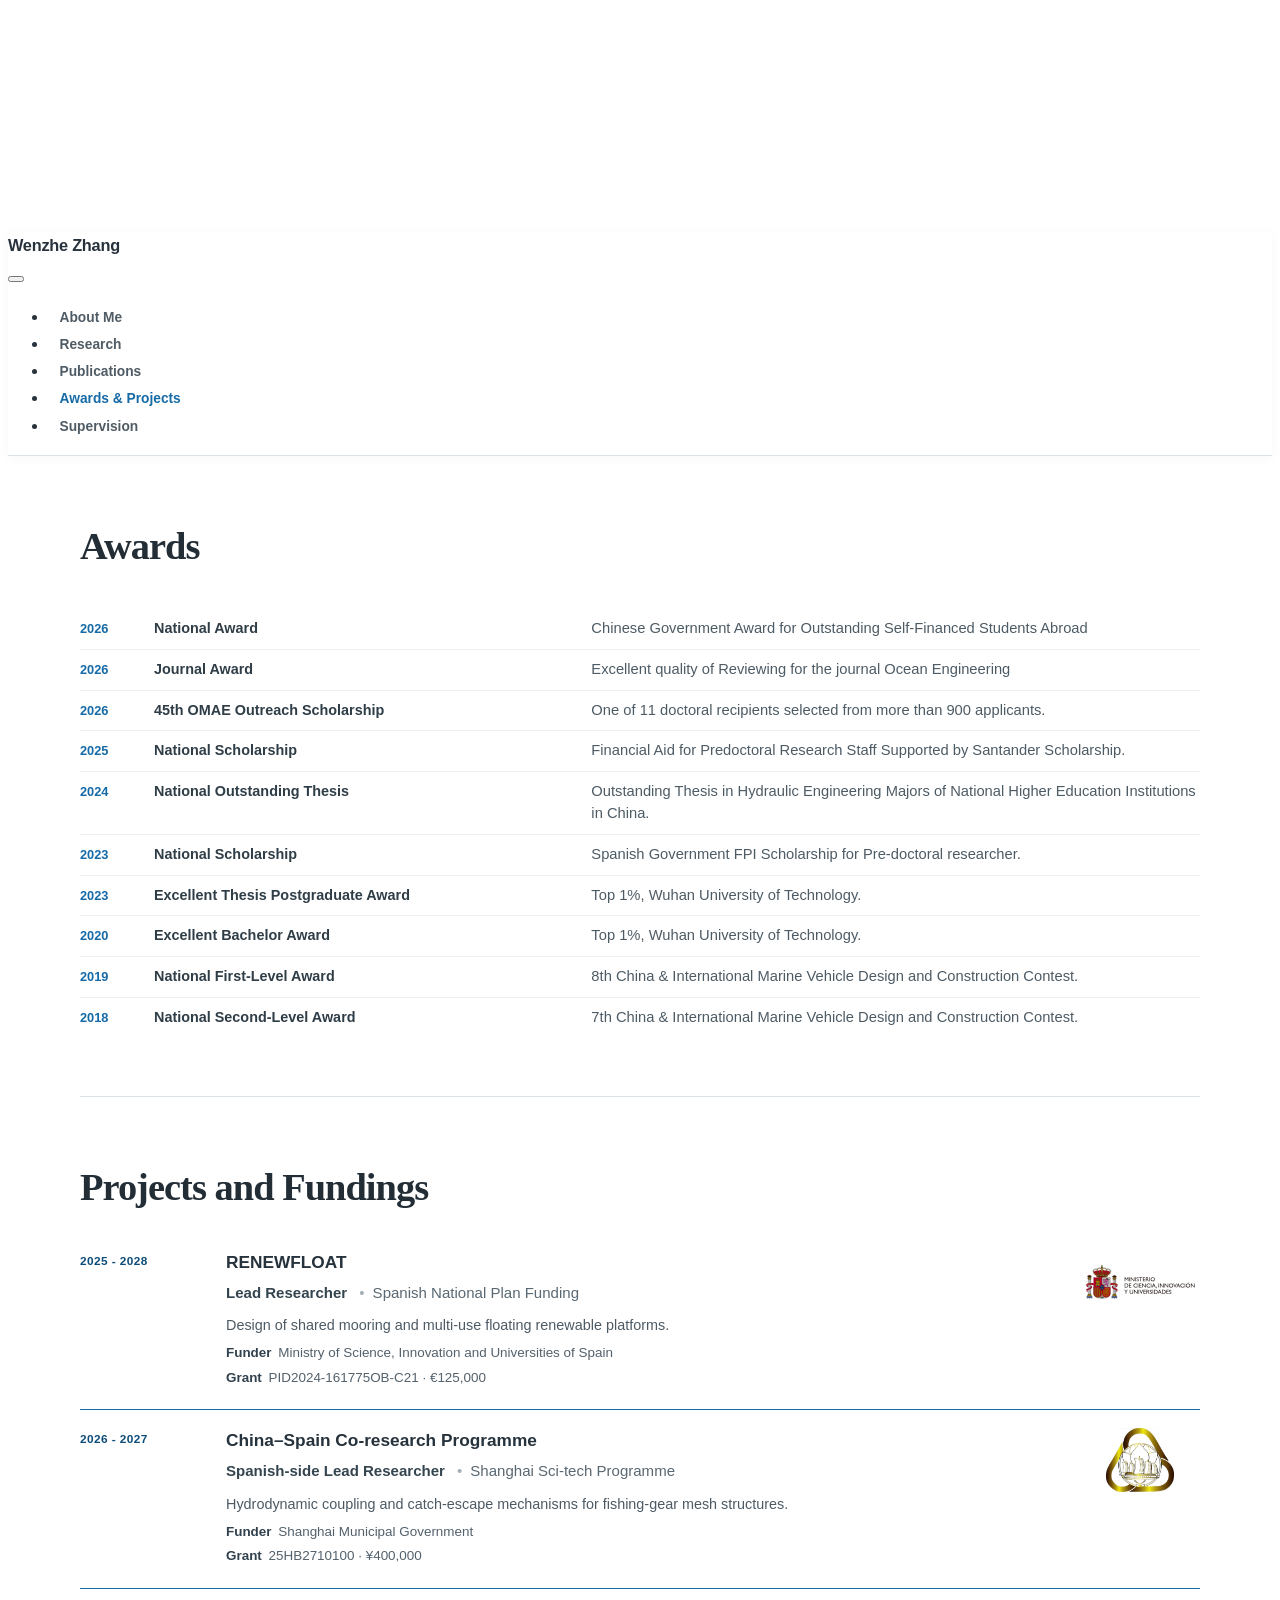
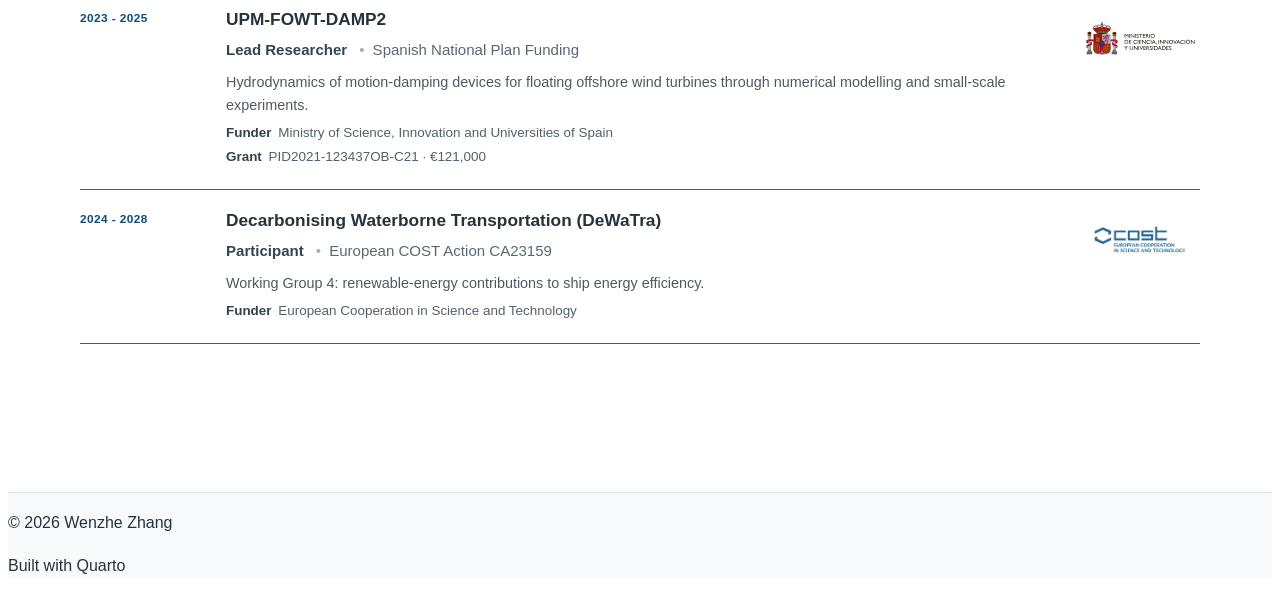
==== awards-projects.html @ cbc9ac5c "Built site for gh-pages" ====
<!DOCTYPE html>
<html xmlns="http://www.w3.org/1999/xhtml" lang="en" xml:lang="en"><head>

<meta charset="utf-8">
<meta name="generator" content="quarto-1.10.18">

<meta name="viewport" content="width=device-width, initial-scale=1.0, user-scalable=yes">

<meta name="description" content="Research projects, funding, awards, and academic recognition.">

<title>Awards &amp; Projects | Wenzhe Zhang – Wenzhe Zhang</title>
<style>
/* Default styles provided by pandoc.
** See https://pandoc.org/MANUAL.html#variables-for-html for config info.
*/
span.smallcaps{font-variant: small-caps;}
div.columns{display: flex; gap: 1.5em;}
div.column{flex: auto;}
@media screen {
div.columns{gap: min(4vw, 1.5em);}
div.column{overflow-x: auto;}
}
div.hanging-indent{margin-left: 1.5em; text-indent: -1.5em;}
ul.task-list{list-style: none;}
ul.task-list li input[type="checkbox"] {
  width: 0.8em;
  margin: 0 0.8em 0.2em -1em; /* quarto-specific, see https://github.com/quarto-dev/quarto-cli/issues/4556 */ 
  vertical-align: middle;
}
</style>


<script src="site_libs/quarto-nav/quarto-nav.js"></script>
<script src="site_libs/clipboard/clipboard.min.js"></script>
<script src="site_libs/quarto-html/quarto.js" type="module"></script>
<script src="site_libs/quarto-html/tabsets/tabsets.js" type="module"></script>
<script src="site_libs/quarto-html/popper.min.js"></script>
<script src="site_libs/quarto-html/tippy.umd.min.js"></script>
<link href="site_libs/quarto-html/tippy.css" rel="stylesheet">
<link href="site_libs/quarto-html/quarto-syntax-highlighting-64a204ab8560d761af7679ceaba22944.css" rel="stylesheet" id="quarto-text-highlighting-styles">
<script src="site_libs/bootstrap/bootstrap.min.js"></script>
<link href="site_libs/bootstrap/bootstrap-icons.css" rel="stylesheet">
<link href="site_libs/bootstrap/bootstrap-55617497126496852ff9f5a59253c640.min.css" rel="stylesheet" append-hash="true" id="quarto-bootstrap" data-mode="light">
<script id="quarto-search-options" type="application/json">{
  "language": {
    "search-no-results-text": "No results",
    "search-matching-documents-text": "matching documents",
    "search-copy-link-title": "Copy link to search",
    "search-hide-matches-text": "Hide additional matches",
    "search-more-match-text": "more match in this document",
    "search-more-matches-text": "more matches in this document",
    "search-clear-button-title": "Clear",
    "search-text-placeholder": "",
    "search-detached-cancel-button-title": "Cancel",
    "search-submit-button-title": "Submit",
    "search-label": "Search"
  }
}</script>
<style>html{ scroll-behavior: smooth; }</style>


<link rel="stylesheet" href="styles.css">
</head>

<body class="nav-fixed quarto-light">

<div id="quarto-search-results"></div>
  <header id="quarto-header" class="headroom fixed-top">
    <nav class="navbar navbar-expand-lg " data-bs-theme="dark">
      <div class="navbar-container container-fluid">
      <div class="navbar-brand-container mx-auto">
    <a class="navbar-brand" href="./index.html">
    <span class="navbar-title">Wenzhe Zhang</span>
    </a>
  </div>
          <button class="navbar-toggler" type="button" data-bs-toggle="collapse" data-bs-target="#navbarCollapse" aria-controls="navbarCollapse" role="menu" aria-expanded="false" aria-label="Toggle navigation" onclick="if (window.quartoToggleHeadroom) { window.quartoToggleHeadroom(); }">
  <span class="navbar-toggler-icon"></span>
</button>
          <div class="collapse navbar-collapse" id="navbarCollapse">
            <ul class="navbar-nav navbar-nav-scroll me-auto">
  <li class="nav-item">
    <a class="nav-link" href="./index.html"> 
<span class="menu-text">About Me</span></a>
  </li>  
  <li class="nav-item">
    <a class="nav-link" href="./research.html"> 
<span class="menu-text">Research</span></a>
  </li>  
  <li class="nav-item">
    <a class="nav-link" href="./publications.html"> 
<span class="menu-text">Publications</span></a>
  </li>  
  <li class="nav-item">
    <a class="nav-link active" href="./awards-projects.html" aria-current="page"> 
<span class="menu-text">Awards &amp; Projects</span></a>
  </li>  
  <li class="nav-item">
    <a class="nav-link" href="./supervision.html"> 
<span class="menu-text">Supervision</span></a>
  </li>  
</ul>
          </div> <!-- /navcollapse -->
            <div class="quarto-navbar-tools">
</div>
      </div> <!-- /container-fluid -->
    </nav>
</header>
<!-- content -->
<div id="quarto-content" class="quarto-container page-columns page-rows-contents page-layout-full page-navbar">
<!-- sidebar -->
<!-- margin-sidebar -->
    
<!-- main -->
<main class="content column-page" id="quarto-document-content"><header id="title-block-header" class="quarto-title-block"></header>




<main class="inner-page awards-projects-page">
  <section class="inner-section awards-section" id="awards">
    <div class="section-heading">
      <div>
        <h2>Awards</h2>
      </div>
    </div>

    <ul class="dated-list award-list">
      <li>
        <time datetime="2026">2026</time>
        <strong>National Award</strong>
        <p>Chinese Government Award for Outstanding Self-Financed Students Abroad</p>
      </li>
      <li>
        <time datetime="2026">2026</time>
        <strong>Journal Award</strong>
        <p>Excellent quality of Reviewing for the journal Ocean Engineering</p>
      </li>
      <li>
        <time datetime="2026">2026</time>
        <strong>45th OMAE Outreach Scholarship</strong>
        <p>One of 11 doctoral recipients selected from more than 900 applicants.</p>
      </li>
      <li>
        <time datetime="2025">2025</time>
        <strong>National Scholarship</strong>
        <p>Financial Aid for Predoctoral Research Staff Supported by Santander Scholarship.</p>
      </li>
      <li>
        <time datetime="2024">2024</time>
        <strong>National Outstanding Thesis</strong>
        <p>Outstanding Thesis in Hydraulic Engineering Majors of National Higher Education Institutions in China.</p>
      </li>
      <li>
        <time datetime="2023">2023</time>
        <strong>National Scholarship</strong>
        <p>Spanish Government FPI Scholarship for Pre-doctoral researcher.</p>
      </li>
      <li>
        <time datetime="2023">2023</time>
        <strong>Excellent Thesis Postgraduate Award</strong>
        <p>Top 1%, Wuhan University of Technology.</p>
      </li>
      <li>
        <time datetime="2020">2020</time>
        <strong>Excellent Bachelor Award</strong>
        <p>Top 1%, Wuhan University of Technology.</p>
      </li>
      <li>
        <time datetime="2019">2019</time>
        <strong>National First-Level Award</strong>
        <p>8th China &amp; International Marine Vehicle Design and Construction Contest.</p>
      </li>
      <li>
        <time datetime="2018">2018</time>
        <strong>National Second-Level Award</strong>
        <p>7th China &amp; International Marine Vehicle Design and Construction Contest.</p>
      </li>
    </ul>
  </section>

  <section class="inner-section projects-section" id="projects">
    <div class="section-heading">
      <div>
        <h2>Projects and Fundings</h2>
      </div>
    </div>

    <div class="record-list project-record-list">
      <article class="academic-record project-record">
        <div class="record-date">2025 - 2028</div>
        <div class="record-body">
          <h3>RENEWFLOAT</h3>
          <p class="record-place">Lead Researcher <span>Spanish National Plan Funding</span></p>
          <p class="record-detail">Design of shared mooring and multi-use floating renewable platforms.</p>
          <p class="project-funding"><span class="record-label">Funder</span>Ministry of Science, Innovation and Universities of Spain</p>
          <p class="project-funding"><span class="record-label">Grant</span>PID2024-161775OB-C21 · €125,000</p>
        </div>
        <img class="org-logo org-logo--funder" src="images/logos/MCIU.svg" alt="Ministry of Science, Innovation and Universities of Spain logo">
      </article>

      <article class="academic-record project-record">
        <div class="record-date">2026 - 2027</div>
        <div class="record-body">
          <h3>China–Spain Co-research Programme</h3>
          <p class="record-place">Spanish-side Lead Researcher <span>Shanghai Sci-tech Programme</span></p>
          <p class="record-detail">Hydrodynamic coupling and catch-escape mechanisms for fishing-gear mesh structures.</p>
          <p class="project-funding"><span class="record-label">Funder</span>Shanghai Municipal Government</p>
          <p class="project-funding"><span class="record-label">Grant</span>25HB2710100 · ¥400,000</p>
        </div>
        <img class="org-logo org-logo--funder" src="images/logos/ShanghaiSCI.svg">
      </article>

      <article class="academic-record project-record">
        <div class="record-date">2023 - 2025</div>
        <div class="record-body">
          <h3>UPM-FOWT-DAMP2</h3>
          <p class="record-place">Lead Researcher <span>Spanish National Plan Funding</span></p>
          <p class="record-detail">Hydrodynamics of motion-damping devices for floating offshore wind turbines through numerical modelling and small-scale experiments.</p>
          <p class="project-funding"><span class="record-label">Funder</span>Ministry of Science, Innovation and Universities of Spain</p>
          <p class="project-funding"><span class="record-label">Grant</span>PID2021-123437OB-C21 · €121,000</p>
        </div>
        <img class="org-logo org-logo--funder" src="images/logos/MCIU.svg">
      </article>

      <article class="academic-record project-record">
        <div class="record-date">2024 - 2028</div>
        <div class="record-body">
          <h3>Decarbonising Waterborne Transportation (DeWaTra)</h3>
          <p class="record-place">Participant <span>European COST Action CA23159</span></p>
          <p class="record-detail">Working Group 4: renewable-energy contributions to ship energy efficiency.</p>
          <p class="project-funding"><span class="record-label">Funder</span>European Cooperation in Science and Technology</p>
        </div>
        <img class="org-logo org-logo--funder" src="images/logos/COST.png">
      </article>
    </div>
  </section>
</main>



</main> <!-- /main -->
<script id="quarto-html-after-body" type="application/javascript">
  window.document.addEventListener("DOMContentLoaded", function (event) {
    const isCodeAnnotation = (el) => {
      for (const clz of el.classList) {
        if (clz.startsWith('code-annotation-')) {                     
          return true;
        }
      }
      return false;
    }
    const onCopySuccess = function(e) {
      // button target
      const button = e.trigger;
      // don't keep focus
      button.blur();
      // flash "checked"
      button.classList.add('code-copy-button-checked');
      var currentTitle = button.getAttribute("title");
      button.setAttribute("title", "Copied!");
      let tooltip;
      if (window.bootstrap) {
        button.setAttribute("data-bs-toggle", "tooltip");
        button.setAttribute("data-bs-placement", "left");
        button.setAttribute("data-bs-title", "Copied!");
        tooltip = new bootstrap.Tooltip(button, 
          { trigger: "manual", 
            customClass: "code-copy-button-tooltip",
            offset: [0, -8]});
        tooltip.show();    
      }
      setTimeout(function() {
        if (tooltip) {
          tooltip.hide();
          button.removeAttribute("data-bs-title");
          button.removeAttribute("data-bs-toggle");
          button.removeAttribute("data-bs-placement");
        }
        button.setAttribute("title", currentTitle);
        button.classList.remove('code-copy-button-checked');
      }, 1000);
      // clear code selection
      e.clearSelection();
    }
    const getTextToCopy = function(trigger) {
      const outerScaffold = trigger.parentElement.cloneNode(true);
      const codeEl = outerScaffold.querySelector('code');
      for (const childEl of codeEl.children) {
        if (isCodeAnnotation(childEl)) {
          childEl.remove();
        }
      }
      return codeEl.innerText;
    }
    const clipboard = new window.ClipboardJS('.code-copy-button:not([data-in-quarto-modal])', {
      text: getTextToCopy
    });
    clipboard.on('success', onCopySuccess);
    if (window.document.getElementById('quarto-embedded-source-code-modal')) {
      const clipboardModal = new window.ClipboardJS('.code-copy-button[data-in-quarto-modal]', {
        text: getTextToCopy,
        container: window.document.getElementById('quarto-embedded-source-code-modal')
      });
      clipboardModal.on('success', onCopySuccess);
    }
      var localhostRegex = new RegExp(/^(?:http|https):\/\/localhost\:?[0-9]*\//);
      var mailtoRegex = new RegExp(/^mailto:/);
        var filterRegex = new RegExp("https:\/\/wenzhezhang1999\.github\.io\/wenzhe\.zhang");
      var isInternal = (href) => {
          return filterRegex.test(href) || localhostRegex.test(href) || mailtoRegex.test(href);
      }
      // Inspect non-navigation links and adorn them if external
     var links = window.document.querySelectorAll('a[href]:not(.nav-link):not(.navbar-brand):not(.toc-action):not(.sidebar-link):not(.sidebar-item-toggle):not(.pagination-link):not(.no-external):not([aria-hidden]):not(.dropdown-item):not(.quarto-navigation-tool):not(.about-link)');
      for (var i=0; i<links.length; i++) {
        const link = links[i];
        if (!isInternal(link.href)) {
          // undo the damage that might have been done by quarto-nav.js in the case of
          // links that we want to consider external
          if (link.dataset.originalHref !== undefined) {
            link.href = link.dataset.originalHref;
          }
        }
      }
    function tippyHover(el, contentFn, onTriggerFn, onUntriggerFn) {
      const config = {
        allowHTML: true,
        maxWidth: 500,
        delay: 100,
        arrow: false,
        appendTo: function(el) {
            return el.parentElement;
        },
        interactive: true,
        interactiveBorder: 10,
        theme: 'quarto',
        placement: 'bottom-start',
      };
      if (contentFn) {
        config.content = contentFn;
      }
      if (onTriggerFn) {
        config.onTrigger = onTriggerFn;
      }
      if (onUntriggerFn) {
        config.onUntrigger = onUntriggerFn;
      }
      window.tippy(el, config); 
    }
    const noterefs = window.document.querySelectorAll('a[role="doc-noteref"]');
    for (var i=0; i<noterefs.length; i++) {
      const ref = noterefs[i];
      tippyHover(ref, function() {
        // use id or data attribute instead here
        let href = ref.getAttribute('data-footnote-href') || ref.getAttribute('href');
        try { href = new URL(href).hash; } catch {}
        const id = href.replace(/^#\/?/, "");
        const note = window.document.getElementById(id);
        if (note) {
          return note.innerHTML;
        } else {
          return "";
        }
      });
    }
    const xrefs = window.document.querySelectorAll('a.quarto-xref');
    const processXRef = (id, note) => {
      // Strip column container classes
      const stripColumnClz = (el) => {
        el.classList.remove("page-full", "page-columns");
        if (el.children) {
          for (const child of el.children) {
            stripColumnClz(child);
          }
        }
      }
      stripColumnClz(note)
      if (id === null || id.startsWith('sec-')) {
        // Special case sections, only their first couple elements
        const container = document.createElement("div");
        if (note.children && note.children.length > 2) {
          container.appendChild(note.children[0].cloneNode(true));
          for (let i = 1; i < note.children.length; i++) {
            const child = note.children[i];
            if (child.tagName === "P" && child.innerText === "") {
              continue;
            } else {
              container.appendChild(child.cloneNode(true));
              break;
            }
          }
          if (window.Quarto?.typesetMath) {
            window.Quarto.typesetMath(container);
          }
          return container.innerHTML
        } else {
          if (window.Quarto?.typesetMath) {
            window.Quarto.typesetMath(note);
          }
          return note.innerHTML;
        }
      } else {
        // Remove any anchor links if they are present
        const anchorLink = note.querySelector('a.anchorjs-link');
        if (anchorLink) {
          anchorLink.remove();
        }
        if (window.Quarto?.typesetMath) {
          window.Quarto.typesetMath(note);
        }
        if (note.classList.contains("callout")) {
          return note.outerHTML;
        } else {
          return note.innerHTML;
        }
      }
    }
    for (var i=0; i<xrefs.length; i++) {
      const xref = xrefs[i];
      tippyHover(xref, undefined, function(instance) {
        instance.disable();
        let url = xref.getAttribute('href');
        let hash = undefined; 
        if (url.startsWith('#')) {
          hash = url;
        } else {
          try { hash = new URL(url).hash; } catch {}
        }
        if (hash) {
          const id = hash.replace(/^#\/?/, "");
          const note = window.document.getElementById(id);
          if (note !== null) {
            try {
              const html = processXRef(id, note.cloneNode(true));
              instance.setContent(html);
            } finally {
              instance.enable();
              instance.show();
            }
          } else {
            // See if we can fetch this
            fetch(url.split('#')[0])
            .then(res => res.text())
            .then(html => {
              const parser = new DOMParser();
              const htmlDoc = parser.parseFromString(html, "text/html");
              const note = htmlDoc.getElementById(id);
              if (note !== null) {
                const html = processXRef(id, note);
                instance.setContent(html);
              } 
            }).finally(() => {
              instance.enable();
              instance.show();
            });
          }
        } else {
          // See if we can fetch a full url (with no hash to target)
          // This is a special case and we should probably do some content thinning / targeting
          fetch(url)
          .then(res => res.text())
          .then(html => {
            const parser = new DOMParser();
            const htmlDoc = parser.parseFromString(html, "text/html");
            const note = htmlDoc.querySelector('main.content');
            if (note !== null) {
              // This should only happen for chapter cross references
              // (since there is no id in the URL)
              // remove the first header
              if (note.children.length > 0 && note.children[0].tagName === "HEADER") {
                note.children[0].remove();
              }
              const html = processXRef(null, note);
              instance.setContent(html);
            } 
          }).finally(() => {
            instance.enable();
            instance.show();
          });
        }
      }, function(instance) {
      });
    }
        let selectedAnnoteEl;
        const selectorForAnnotation = ( cell, annotation) => {
          let cellAttr = 'data-code-cell="' + cell + '"';
          let lineAttr = 'data-code-annotation="' +  annotation + '"';
          const selector = 'span[' + cellAttr + '][' + lineAttr + ']';
          return selector;
        }
        const selectCodeLines = (annoteEl) => {
          const doc = window.document;
          const targetCell = annoteEl.getAttribute("data-target-cell");
          const targetAnnotation = annoteEl.getAttribute("data-target-annotation");
          const annoteSpan = window.document.querySelector(selectorForAnnotation(targetCell, targetAnnotation));
          const lines = annoteSpan.getAttribute("data-code-lines").split(",");
          const lineIds = lines.map((line) => {
            return targetCell + "-" + line;
          })
          let top = null;
          let height = null;
          let parent = null;
          if (lineIds.length > 0) {
              //compute the position of the single el (top and bottom and make a div)
              const el = window.document.getElementById(lineIds[0]);
              top = el.offsetTop;
              height = el.offsetHeight;
              parent = el.parentElement.parentElement;
            if (lineIds.length > 1) {
              const lastEl = window.document.getElementById(lineIds[lineIds.length - 1]);
              const bottom = lastEl.offsetTop + lastEl.offsetHeight;
              height = bottom - top;
            }
            if (top !== null && height !== null && parent !== null) {
              // cook up a div (if necessary) and position it 
              let div = window.document.getElementById("code-annotation-line-highlight");
              if (div === null) {
                div = window.document.createElement("div");
                div.setAttribute("id", "code-annotation-line-highlight");
                div.style.position = 'absolute';
                parent.appendChild(div);
              }
              div.style.top = top - 2 + "px";
              div.style.height = height + 4 + "px";
              div.style.left = 0;
              let gutterDiv = window.document.getElementById("code-annotation-line-highlight-gutter");
              if (gutterDiv === null) {
                gutterDiv = window.document.createElement("div");
                gutterDiv.setAttribute("id", "code-annotation-line-highlight-gutter");
                gutterDiv.style.position = 'absolute';
                const codeCell = window.document.getElementById(targetCell);
                const gutter = codeCell.querySelector('.code-annotation-gutter');
                gutter.appendChild(gutterDiv);
              }
              gutterDiv.style.top = top - 2 + "px";
              gutterDiv.style.height = height + 4 + "px";
            }
            selectedAnnoteEl = annoteEl;
          }
        };
        const unselectCodeLines = () => {
          const elementsIds = ["code-annotation-line-highlight", "code-annotation-line-highlight-gutter"];
          elementsIds.forEach((elId) => {
            const div = window.document.getElementById(elId);
            if (div) {
              div.remove();
            }
          });
          selectedAnnoteEl = undefined;
        };
          // Handle positioning of the toggle
      window.addEventListener(
        "resize",
        throttle(() => {
          elRect = undefined;
          if (selectedAnnoteEl) {
            selectCodeLines(selectedAnnoteEl);
          }
        }, 10)
      );
      function throttle(fn, ms) {
      let throttle = false;
      let timer;
        return (...args) => {
          if(!throttle) { // first call gets through
              fn.apply(this, args);
              throttle = true;
          } else { // all the others get throttled
              if(timer) clearTimeout(timer); // cancel #2
              timer = setTimeout(() => {
                fn.apply(this, args);
                timer = throttle = false;
              }, ms);
          }
        };
      }
        // Attach click handler to the DT
        const annoteDls = window.document.querySelectorAll('dt[data-target-cell]');
        for (const annoteDlNode of annoteDls) {
          annoteDlNode.addEventListener('click', (event) => {
            const clickedEl = event.target;
            if (clickedEl !== selectedAnnoteEl) {
              unselectCodeLines();
              const activeEl = window.document.querySelector('dt[data-target-cell].code-annotation-active');
              if (activeEl) {
                activeEl.classList.remove('code-annotation-active');
              }
              selectCodeLines(clickedEl);
              clickedEl.classList.add('code-annotation-active');
            } else {
              // Unselect the line
              unselectCodeLines();
              clickedEl.classList.remove('code-annotation-active');
            }
          });
        }
    const findCites = (el) => {
      const parentEl = el.parentElement;
      if (parentEl) {
        const cites = parentEl.dataset.cites;
        if (cites) {
          return {
            el,
            cites: cites.split(' ')
          };
        } else {
          return findCites(el.parentElement)
        }
      } else {
        return undefined;
      }
    };
    var bibliorefs = window.document.querySelectorAll('a[role="doc-biblioref"]');
    for (var i=0; i<bibliorefs.length; i++) {
      const ref = bibliorefs[i];
      const citeInfo = findCites(ref);
      if (citeInfo) {
        tippyHover(citeInfo.el, function() {
          var popup = window.document.createElement('div');
          citeInfo.cites.forEach(function(cite) {
            var citeDiv = window.document.createElement('div');
            citeDiv.classList.add('hanging-indent');
            citeDiv.classList.add('csl-entry');
            var biblioDiv = window.document.getElementById('ref-' + cite);
            if (biblioDiv) {
              citeDiv.innerHTML = biblioDiv.innerHTML;
            }
            popup.appendChild(citeDiv);
          });
          return popup.innerHTML;
        });
      }
    }
  });
  </script>
</div> <!-- /content -->
<footer class="footer">
  <div class="nav-footer">
    <div class="nav-footer-left">
<p>© 2026 Wenzhe Zhang</p>
</div>   
    <div class="nav-footer-center">
      &nbsp;
    </div>
    <div class="nav-footer-right">
<p>Built with Quarto</p>
</div>
  </div>
</footer>
<!-- Cloudflare Web Analytics -->
<script type="module" src="https://static.cloudflareinsights.com/beacon.min.js" data-cf-beacon="{&quot;token&quot;:&quot;c6ead590af5a41edbece434c81ad9dea&quot;}"></script>
<!-- End Cloudflare Web Analytics -->




<script src="site_libs/quarto-html/zenscroll-min.js"></script>
</body></html>
---- site_libs/quarto-html/tippy.css ----
.tippy-box[data-animation=fade][data-state=hidden]{opacity:0}[data-tippy-root]{max-width:calc(100vw - 10px)}.tippy-box{position:relative;background-color:#333;color:#fff;border-radius:4px;font-size:14px;line-height:1.4;white-space:normal;outline:0;transition-property:transform,visibility,opacity}.tippy-box[data-placement^=top]>.tippy-arrow{bottom:0}.tippy-box[data-placement^=top]>.tippy-arrow:before{bottom:-7px;left:0;border-width:8px 8px 0;border-top-color:initial;transform-origin:center top}.tippy-box[data-placement^=bottom]>.tippy-arrow{top:0}.tippy-box[data-placement^=bottom]>.tippy-arrow:before{top:-7px;left:0;border-width:0 8px 8px;border-bottom-color:initial;transform-origin:center bottom}.tippy-box[data-placement^=left]>.tippy-arrow{right:0}.tippy-box[data-placement^=left]>.tippy-arrow:before{border-width:8px 0 8px 8px;border-left-color:initial;right:-7px;transform-origin:center left}.tippy-box[data-placement^=right]>.tippy-arrow{left:0}.tippy-box[data-placement^=right]>.tippy-arrow:before{left:-7px;border-width:8px 8px 8px 0;border-right-color:initial;transform-origin:center right}.tippy-box[data-inertia][data-state=visible]{transition-timing-function:cubic-bezier(.54,1.5,.38,1.11)}.tippy-arrow{width:16px;height:16px;color:#333}.tippy-arrow:before{content:"";position:absolute;border-color:transparent;border-style:solid}.tippy-content{position:relative;padding:5px 9px;z-index:1}
---- site_libs/quarto-html/quarto-syntax-highlighting-64a204ab8560d761af7679ceaba22944.css ----
/* quarto syntax highlight colors */
:root {
  --quarto-hl-ot-color: #003B4F;
  --quarto-hl-at-color: #657422;
  --quarto-hl-ss-color: #20794D;
  --quarto-hl-an-color: #5E5E5E;
  --quarto-hl-fu-color: #4758AB;
  --quarto-hl-st-color: #20794D;
  --quarto-hl-cf-color: #003B4F;
  --quarto-hl-op-color: #5E5E5E;
  --quarto-hl-er-color: #AD0000;
  --quarto-hl-bn-color: #AD0000;
  --quarto-hl-al-color: #AD0000;
  --quarto-hl-va-color: #111111;
  --quarto-hl-bu-color: inherit;
  --quarto-hl-ex-color: inherit;
  --quarto-hl-pp-color: #AD0000;
  --quarto-hl-in-color: #5E5E5E;
  --quarto-hl-vs-color: #20794D;
  --quarto-hl-wa-color: #5E5E5E;
  --quarto-hl-do-color: #5E5E5E;
  --quarto-hl-im-color: #00769E;
  --quarto-hl-ch-color: #20794D;
  --quarto-hl-dt-color: #AD0000;
  --quarto-hl-fl-color: #AD0000;
  --quarto-hl-co-color: #5E5E5E;
  --quarto-hl-cv-color: #5E5E5E;
  --quarto-hl-cn-color: #8f5902;
  --quarto-hl-sc-color: #5E5E5E;
  --quarto-hl-dv-color: #AD0000;
  --quarto-hl-kw-color: #003B4F;
}

/* other quarto variables */
:root {
  --quarto-font-monospace: SFMono-Regular, Menlo, Monaco, Consolas, "Liberation Mono", "Courier New", monospace;
}

/* syntax highlight based on Pandoc's rules */
pre > code.sourceCode > span {
  color: #003B4F;
}

code.sourceCode > span {
  color: #003B4F;
}

div.sourceCode,
div.sourceCode pre.sourceCode {
  color: #003B4F;
}

/* Normal */
code span {
  color: #003B4F;
}

/* Alert */
code span.al {
  color: #AD0000;
  font-style: inherit;
}

/* Annotation */
code span.an {
  color: #5E5E5E;
  font-style: inherit;
}

/* Attribute */
code span.at {
  color: #657422;
  font-style: inherit;
}

/* BaseN */
code span.bn {
  color: #AD0000;
  font-style: inherit;
}

/* BuiltIn */
code span.bu {
  font-style: inherit;
}

/* ControlFlow */
code span.cf {
  color: #003B4F;
  font-weight: bold;
  font-style: inherit;
}

/* Char */
code span.ch {
  color: #20794D;
  font-style: inherit;
}

/* Constant */
code span.cn {
  color: #8f5902;
  font-style: inherit;
}

/* Comment */
code span.co {
  color: #5E5E5E;
  font-style: inherit;
}

/* CommentVar */
code span.cv {
  color: #5E5E5E;
  font-style: italic;
}

/* Documentation */
code span.do {
  color: #5E5E5E;
  font-style: italic;
}

/* DataType */
code span.dt {
  color: #AD0000;
  font-style: inherit;
}

/* DecVal */
code span.dv {
  color: #AD0000;
  font-style: inherit;
}

/* Error */
code span.er {
  color: #AD0000;
  font-style: inherit;
}

/* Extension */
code span.ex {
  font-style: inherit;
}

/* Float */
code span.fl {
  color: #AD0000;
  font-style: inherit;
}

/* Function */
code span.fu {
  color: #4758AB;
  font-style: inherit;
}

/* Import */
code span.im {
  color: #00769E;
  font-style: inherit;
}

/* Information */
code span.in {
  color: #5E5E5E;
  font-style: inherit;
}

/* Keyword */
code span.kw {
  color: #003B4F;
  font-weight: bold;
  font-style: inherit;
}

/* Operator */
code span.op {
  color: #5E5E5E;
  font-style: inherit;
}

/* Other */
code span.ot {
  color: #003B4F;
  font-style: inherit;
}

/* Preprocessor */
code span.pp {
  color: #AD0000;
  font-style: inherit;
}

/* SpecialChar */
code span.sc {
  color: #5E5E5E;
  font-style: inherit;
}

/* SpecialString */
code span.ss {
  color: #20794D;
  font-style: inherit;
}

/* String */
code span.st {
  color: #20794D;
  font-style: inherit;
}

/* Variable */
code span.va {
  color: #111111;
  font-style: inherit;
}

/* VerbatimString */
code span.vs {
  color: #20794D;
  font-style: inherit;
}

/* Warning */
code span.wa {
  color: #5E5E5E;
  font-style: italic;
}

.prevent-inlining {
  content: "</";
}

/*# sourceMappingURL=9d8d5bb603a83b8298b89080a598c93b.css.map */
---- styles.css ----
:root {
  --academic-blue: #166aa6;
  --academic-blue-dark: #0e4d7a;
  --academic-ink: #28323c;
  --academic-muted: #66727d;
  --academic-light: #f4f7f9;
  --academic-line: #dce3e8;
  --academic-paper: #ffffff;
  --academic-nav-height: 68px;
}

html {
  scroll-behavior: smooth;
  scroll-padding-top: calc(var(--academic-nav-height) + 22px);
}

body {
  color: var(--academic-ink);
  background: var(--academic-paper);
  font-family: Inter, "Segoe UI", Helvetica, Arial, sans-serif;
  font-size: 16px;
  line-height: 1.7;
}

#quarto-document-content {
  width: 100%;
  max-width: none;
  margin: 0;
  padding-top: 0;
}

#title-block-header:empty {
  display: none;
  margin: 0;
  padding: 0;
}

.publications-view #title-block-header {
  display: none !important;
}

a {
  color: var(--academic-blue);
  text-decoration: none;
}

a:hover {
  color: var(--academic-blue-dark);
}

.navbar {
  min-height: var(--academic-nav-height);
  background: rgba(255, 255, 255, 0.97);
  border-bottom: 1px solid var(--academic-line);
  box-shadow: 0 2px 12px rgba(30, 55, 75, 0.035);
  backdrop-filter: blur(12px);
}

.navbar .container-fluid {
  max-width: 1260px;
}

.navbar-title {
  color: var(--academic-ink);
  font-size: 1.02rem;
  font-weight: 750;
  letter-spacing: -0.015em;
}

.navbar-nav .nav-link {
  padding-right: 0.72rem !important;
  padding-left: 0.72rem !important;
  color: #4f5b65;
  font-size: 0.86rem;
  font-weight: 600;
}

.navbar-nav .nav-link:hover,
.navbar-nav .nav-link.active {
  color: var(--academic-blue);
}

.academic-shell {
  display: grid;
  grid-template-columns: 250px minmax(0, 1fr);
  grid-template-areas: "profile content";
  gap: clamp(36px, 4vw, 56px);
  width: min(1350px, calc(100% - 56px));
  margin: 0 auto;
  padding: 28px 0 100px;
}

.profile-sidebar {
  grid-area: profile;
  position: sticky;
  top: calc(var(--academic-nav-height) + 32px);
  align-self: start;
}

.profile-photo-placeholder,
.profile-photo {
  width: 164px;
  height: 164px;
  margin-bottom: 24px;
  border-radius: 50%;
}

.profile-photo-placeholder {
  display: grid;
  place-content: center;
  color: #60717d;
  background:
    radial-gradient(circle at 35% 28%, #ffffff 0 7%, transparent 8%),
    linear-gradient(145deg, #e8f0f5, #d5e1e9);
  border: 1px dashed #9eb1bf;
  text-align: center;
}

.profile-photo-placeholder span {
  color: var(--academic-blue-dark);
  font-family: Georgia, "Times New Roman", serif;
  font-size: 2rem;
  font-weight: 700;
  line-height: 1;
}

.profile-photo-placeholder small {
  margin-top: 8px;
  font-size: 0.58rem;
  font-weight: 800;
  letter-spacing: 0.18em;
}

.profile-photo {
  display: block;
  object-fit: cover;
  border: 1px solid var(--academic-line);
}

.profile-name {
  margin: 0 0 5px;
  color: #202a33;
  font-family: Georgia, "Times New Roman", serif;
  font-size: 1.62rem;
  font-weight: 700;
  letter-spacing: -0.02em;
}

.profile-affiliation {
  margin: 0 0 10px;
  color: var(--academic-blue);
  font-weight: 650;
}

.profile-focus {
  margin: 0 0 24px;
  color: var(--academic-muted);
  font-size: 0.9rem;
  line-height: 1.55;
}

.profile-facts {
  display: grid;
  gap: 12px;
  margin: 0 0 24px;
}

.profile-facts div {
  display: grid;
  gap: 1px;
}

.profile-facts dt {
  color: #8a959d;
  font-size: 0.66rem;
  font-weight: 800;
  letter-spacing: 0.1em;
  text-transform: uppercase;
}

.profile-facts dd {
  margin: 0;
  font-size: 0.84rem;
  overflow-wrap: anywhere;
}

.profile-links {
  display: grid;
  gap: 9px;
  padding-top: 20px;
  border-top: 1px solid var(--academic-line);
}

.profile-links a {
  display: flex;
  gap: 10px;
  align-items: center;
  color: #485762;
  font-size: 0.86rem;
  transition: color 150ms ease, transform 150ms ease;
}

.profile-links a:hover {
  color: var(--academic-blue);
  transform: translateX(2px);
}

.link-mark {
  display: inline-grid;
  width: 25px;
  height: 25px;
  place-items: center;
  color: var(--academic-blue-dark);
  background: #edf4f8;
  border-radius: 50%;
  font-size: 0.62rem;
  font-weight: 800;
}

.link-mark img {
  display: block;
  width: 14px;
  height: 14px;
}

.link-mark .bi {
  font-size: 0.88rem;
  line-height: 1;
}

.academic-content {
  grid-area: content;
  width: 100%;
  max-width: none;
  min-width: 0;
}

.academic-section {
  padding: 68px 0;
  border-bottom: 1px solid var(--academic-line);
}

.academic-section:first-child {
  padding-top: 4px;
}

.academic-section:last-child {
  border-bottom: 0;
}

.section-eyebrow {
  margin: 0 0 7px;
  color: var(--academic-blue);
  font-size: 0.7rem;
  font-weight: 800;
  letter-spacing: 0.13em;
  text-transform: uppercase;
}

.academic-section h2 {
  margin: 0 0 27px;
  color: #222d36;
  font-family: Georgia, "Times New Roman", serif;
  font-size: clamp(1.9rem, 3.2vw, 2.55rem);
  font-weight: 700;
  letter-spacing: -0.025em;
}

.section-heading {
  display: flex;
  justify-content: space-between;
  gap: 24px;
  align-items: start;
  margin-bottom: 30px;
}

.section-heading h2 {
  margin-bottom: 0;
}

.section-index {
  color: #bdc9d0;
  font-family: Georgia, "Times New Roman", serif;
  font-size: 1.05rem;
  font-style: italic;
}

.about-lead {
  max-width: 810px;
  margin-bottom: 20px;
  color: #2d3943;
  font-family: Georgia, "Times New Roman", serif;
  font-size: 1.23rem;
  line-height: 1.65;
}

.about-section > p:not(.section-eyebrow) {
  max-width: 1030px;
}

.interest-row {
  display: flex;
  flex-wrap: wrap;
  gap: 8px;
  margin-top: 28px;
}

.interest-row span {
  padding: 6px 11px;
  color: #39586b;
  background: var(--academic-light);
  border: 1px solid #e3e9ed;
  border-radius: 3px;
  font-size: 0.76rem;
  font-weight: 650;
}

.record-list {
  display: grid;
}

.academic-record {
  display: grid;
  grid-template-columns: 136px minmax(0, 1fr) 72px;
  gap: 10px;
  align-items: start;
  padding: 28px 0;
  border-top: 1px solid #166aa6;
}

.academic-record:first-child {
  padding-top: 0;
  border-top: 0;
}

#education .academic-record {
  padding: 10px 0;
}

#education .academic-record:first-child {
  padding-top: 0;
}

.record-date {
  padding-top: 3px;
  color: var(--academic-blue-dark);
  font-size: 0.74rem;
  font-weight: 800;
  line-height: 1.45;
  letter-spacing: 0.035em;
  white-space: nowrap;
}

.record-body h3,
.project-item h3,
.publication-item h3,
.service-grid h3 {
  margin: 0 0 7px;
  color: #26323c;
  font-size: 1.08rem;
  font-weight: 700;
  line-height: 1.4;
}

.record-body p {
  margin: 5px 0;
  color: #4d5a64;
  font-size: 0.9rem;
  line-height: 1.6;
}

.record-body .record-place {
  margin-bottom: 9px;
  color: #344550;
  font-size: 0.94rem;
  font-weight: 700;
}

.record-place span {
  color: #596873;
  font-weight: 500;
}

.record-place span::before {
  content: "\2022";
  padding: 0 8px;
  color: #a4afb6;
}

.record-body .record-note {
  margin-top: 8px;
  color: #53616c;
}

.record-supervisors,
.record-topic,
.record-detail {
  color: #45545f;
}

.record-label {
  margin-right: 0.42rem;
  color: #31424e;
  font-weight: 750;
}

.name-separator {
  margin: 0 0.22rem;
  color: #6b7780;
}

.supervisor-link {
  display: inline-flex;
  gap: 4px;
  align-items: center;
  color: var(--academic-blue-dark);
  font-weight: 650;
  border-bottom: 1px dotted #93afbf;
}

.supervisor-link:hover {
  color: var(--academic-blue);
  border-bottom-color: var(--academic-blue);
}

.inline-scholar-icon {
  display: inline-block;
  width: 13px;
  height: 13px;
  opacity: 0.72;
}

.org-logo-placeholder,
.org-logo {
  width: 68px;
  height: 68px;
}

.org-logo-placeholder {
  display: grid;
  place-items: center;
  color: #8b99a3;
  background: #f7f9fa;
  border: 1px dashed #aebbc4;
  border-radius: 5px;
  font-size: 0.56rem;
  font-weight: 800;
  letter-spacing: 0.11em;
}

.org-logo {
  display: block;
  object-fit: contain;
}

.org-logo--wide {
  width: 86px;
  justify-self: center;
}

.project-list {
  display: grid;
  grid-template-columns: repeat(2, minmax(0, 1fr));
  gap: 18px;
}

.project-item {
  padding: 24px;
  background: #fafcfd;
  border: 1px solid #e4e9ed;
  border-top: 3px solid #b8d3e3;
  border-radius: 4px;
}

.project-role {
  margin-bottom: 10px;
  color: var(--academic-blue);
  font-size: 0.67rem;
  font-weight: 800;
  letter-spacing: 0.08em;
  text-transform: uppercase;
}

.project-item p {
  margin: 5px 0;
  color: var(--academic-muted);
  font-size: 0.85rem;
}

.project-item .project-description {
  margin-top: 13px;
  line-height: 1.58;
}

.separator {
  padding: 0 5px;
  color: #b3bdc4;
}

.publication-list {
  display: grid;
}

.publication-item {
  display: grid;
  grid-template-columns: 58px minmax(0, 1fr);
  gap: 24px;
  padding: 24px 0;
  border-top: 1px solid #edf0f2;
}

.publication-item:first-child {
  padding-top: 0;
  border-top: 0;
}

.publication-year {
  color: var(--academic-blue);
  font-family: Georgia, "Times New Roman", serif;
  font-size: 1rem;
  font-weight: 700;
}

.publication-authors,
.publication-venue {
  margin: 4px 0;
  color: var(--academic-muted);
  font-size: 0.85rem;
  line-height: 1.55;
}

.publication-venue {
  font-style: italic;
}

.publication-links {
  display: flex;
  flex-wrap: wrap;
  gap: 7px;
  margin-top: 10px;
}

.publication-links a {
  padding: 3px 8px;
  color: var(--academic-blue-dark);
  background: #f0f5f8;
  border-radius: 2px;
  font-size: 0.66rem;
  font-weight: 750;
  letter-spacing: 0.045em;
  text-transform: uppercase;
}

.text-link {
  display: inline-flex;
  gap: 8px;
  align-items: center;
  margin-top: 20px;
  font-size: 0.85rem;
  font-weight: 700;
}

.dated-list,
.teaching-list {
  margin: 0;
  padding: 0;
  list-style: none;
}

.dated-list li {
  display: grid;
  grid-template-columns: 72px minmax(0, 1fr);
  gap: 20px;
  padding: 12px 0;
  border-top: 1px solid #edf0f2;
}

.dated-list li:first-child {
  border-top: 0;
}

.dated-list time {
  color: var(--academic-blue);
  font-weight: 750;
}

.awards-projects-page > .inner-section:first-child {
  padding-top: 0;
  border-top: 0;
}

.award-list li {
  grid-template-columns: 58px minmax(260px, 0.9fr) minmax(300px, 1.3fr);
  gap: 16px;
  align-items: baseline;
  padding: 9px 0;
}

.award-list time {
  font-size: 0.8rem;
}

.award-list strong {
  color: #2f3d47;
  font-size: 0.9rem;
  line-height: 1.4;
}

.award-list p {
  margin: 0;
  color: #4d5b65;
  font-size: 0.92rem;
  line-height: 1.48;
}

.project-record-list {
  border-bottom: 1px solid #166aa6;
}

.project-record {
  grid-template-columns: 136px minmax(0, 1fr) 120px;
  padding: 18px 0;
}

.project-record:first-child {
  padding-top: 0;
}

.project-record .org-logo--funder {
  width: 112px;
  height: 64px;
  justify-self: center;
}

.project-record .project-funding {
  margin: 3px 0;
  color: #53616c;
  font-size: 0.84rem;
}

.service-grid {
  display: grid;
  grid-template-columns: repeat(2, minmax(0, 1fr));
  gap: 42px;
}

.service-grid > div,
.service-grid > article {
  padding-left: 18px;
  border-left: 2px solid #d4e3ec;
}

.service-grid p {
  margin: 8px 0;
  color: var(--academic-muted);
  font-size: 0.88rem;
}

.service-list {
  display: grid;
}

.service-record {
  display: grid;
  grid-template-columns: 136px minmax(0, 1fr);
  gap: 10px;
  align-items: start;
  padding: 10px 0;
  border-top: 1px solid #0f8adb;
}

.service-record:first-child {
  padding-top: 0;
  border-top: 0;
}

.teaching-list li {
  display: flex;
  justify-content: space-between;
  gap: 22px;
  padding: 14px 0;
  border-top: 1px solid #edf0f2;
}

.teaching-list li:first-child {
  border-top: 0;
}

.teaching-list span {
  color: var(--academic-muted);
  font-size: 0.85rem;
  text-align: right;
}

.skills-grid {
  display: grid;
  grid-template-columns: minmax(180px, 0.7fr) minmax(0, 1.3fr);
  gap: 52px;
}

.skills-grid h3 {
  margin: 0 0 14px;
  color: #26323c;
  font-size: 1rem;
}

.skills-grid p {
  display: flex;
  justify-content: space-between;
  gap: 18px;
  margin: 8px 0;
  color: #40505c;
  font-size: 0.86rem;
}

.skills-grid p span {
  color: var(--academic-muted);
}

.skill-tags {
  display: flex;
  flex-wrap: wrap;
  gap: 8px;
}

.skill-tags span {
  padding: 7px 11px;
  color: #39586b;
  background: var(--academic-light);
  border: 1px solid #e1e8ec;
  border-radius: 3px;
  font-size: 0.77rem;
  font-weight: 650;
}

.inner-page {
  width: min(1120px, calc(100% - 48px));
  margin: 0 auto;
  padding: 58px 0 90px;
}

.page-intro {
  max-width: 860px;
  margin-bottom: 54px;
}

.page-intro h1 {
  margin: 0 0 18px;
  color: #222d36;
  font-family: Georgia, "Times New Roman", serif;
  font-size: clamp(2.45rem, 5vw, 4.2rem);
  font-weight: 700;
  letter-spacing: -0.045em;
  line-height: 1.08;
}

.page-intro > p:last-child {
  max-width: 780px;
  margin-bottom: 0;
  color: #53616c;
  font-size: 1.02rem;
  line-height: 1.75;
}

.inner-section {
  padding: 58px 0;
  border-top: 1px solid var(--academic-line);
}

.inner-section .section-heading h2,
.media-section .section-heading h2 {
  margin: 0;
  color: #222d36;
  font-family: Georgia, "Times New Roman", serif;
  font-size: clamp(1.85rem, 3vw, 2.45rem);
  letter-spacing: -0.025em;
}

.topic-grid {
  display: grid;
  grid-template-columns: repeat(2, minmax(0, 1fr));
  gap: 18px;
}

.topic-card {
  display: grid;
  grid-template-columns: minmax(0, 1fr);
  gap: 0;
  min-height: 260px;
  padding: 30px;
  color: var(--academic-ink);
  background: #fafcfd;
  border: 1px solid #e1e7eb;
  border-top: 3px solid #b8d3e3;
  border-radius: 5px;
  transition:
    border-color 160ms ease,
    box-shadow 160ms ease,
    transform 160ms ease;
}

.topic-card > div {
  width: 100%;
  min-width: 0;
}

.topic-card:hover {
  color: var(--academic-ink);
  border-color: #a9c9dc;
  box-shadow: 0 14px 34px rgba(34, 69, 91, 0.09);
  transform: translateY(-3px);
}

.topic-number {
  color: #a7b8c3;
  font-family: Georgia, "Times New Roman", serif;
  font-size: 0.95rem;
  font-style: italic;
}

.topic-label {
  margin: 0 0 10px;
  color: var(--academic-blue);
  font-size: 0.66rem;
  font-weight: 800;
  letter-spacing: 0.09em;
  text-transform: uppercase;
}

.topic-card h2 {
  margin: 0 0 13px;
  color: #26323c;
  font-family: Georgia, "Times New Roman", serif;
  font-size: 1.48rem;
  line-height: 1.3;
}

.topic-card p:not(.topic-label) {
  margin: 0;
  color: #5d6972;
  font-size: 0.88rem;
  line-height: 1.65;
}

.topic-link {
  display: inline-block;
  margin-top: 25px;
  color: var(--academic-blue-dark);
  font-size: 0.78rem;
  font-weight: 750;
}

.back-link {
  display: inline-flex;
  margin-bottom: 34px;
  color: #536672;
  font-size: 0.82rem;
  font-weight: 700;
}

.topic-summary-grid {
  display: grid;
  grid-template-columns: repeat(3, minmax(0, 1fr));
  gap: 18px;
  margin-bottom: 66px;
}

.topic-summary-grid > div {
  padding: 23px;
  background: #f8fafb;
  border-left: 3px solid #bfd6e4;
}

.topic-summary-grid h2 {
  margin: 0 0 10px;
  color: #2c3b46;
  font-size: 0.92rem;
  font-weight: 750;
}

.topic-summary-grid p {
  margin: 0;
  color: #5c6973;
  font-size: 0.84rem;
  line-height: 1.65;
}

.media-section {
  padding-top: 55px;
  border-top: 1px solid var(--academic-line);
}

.media-grid {
  display: grid;
  grid-template-columns: repeat(3, minmax(0, 1fr));
  gap: 16px;
}

.media-placeholder {
  display: grid;
  min-height: 210px;
  place-items: center;
  padding: 24px;
  color: #7a8993;
  background:
    linear-gradient(135deg, rgba(240, 245, 248, 0.7), rgba(250, 252, 253, 0.9));
  border: 1px dashed #b7c5ce;
  border-radius: 4px;
  text-align: center;
}

.media-placeholder span {
  font-size: 0.74rem;
  font-weight: 750;
  letter-spacing: 0.06em;
  text-transform: uppercase;
}

.research-arc > div {
  position: relative;
}

.research-arc > div > span {
  display: block;
  margin-bottom: 13px;
  color: #8ba9bb;
  font-family: Georgia, "Times New Roman", serif;
  font-size: 0.78rem;
  font-weight: 700;
}

.heave-study {
  padding: 64px 0;
  border-top: 1px solid var(--academic-line);
}

.study-header {
  display: grid;
  grid-template-columns: 84px minmax(0, 1fr);
  gap: 24px;
  margin-bottom: 35px;
}

.study-index {
  padding-top: 7px;
  color: #8da5b4;
  font-size: 0.68rem;
  font-weight: 800;
  letter-spacing: 0.1em;
  text-transform: uppercase;
}

.study-type {
  margin: 0 0 8px;
  color: var(--academic-blue);
  font-size: 0.67rem;
  font-weight: 800;
  letter-spacing: 0.1em;
  text-transform: uppercase;
}

.study-header h2 {
  margin: 0 0 10px;
  color: #26323c;
  font-family: Georgia, "Times New Roman", serif;
  font-size: clamp(1.65rem, 2.8vw, 2.35rem);
  letter-spacing: -0.025em;
}

.study-paper-title {
  max-width: 900px;
  margin: 0 0 12px;
  color: #43515c;
  font-size: 0.96rem;
  font-weight: 650;
  line-height: 1.55;
}

.study-meta {
  display: flex;
  flex-wrap: wrap;
  gap: 7px;
  align-items: center;
  margin: 0;
  color: #66747e;
  font-size: 0.75rem;
}

.study-meta span,
.study-meta a {
  padding: 3px 8px;
  color: #426378;
  background: #f0f5f8;
  border-radius: 2px;
  font-size: 0.66rem;
  font-style: normal;
  font-weight: 750;
}

.study-content {
  display: grid;
  grid-template-columns: minmax(300px, 0.78fr) minmax(0, 1.22fr);
  gap: 38px;
  align-items: start;
}

.study-narrative > div {
  padding: 18px 0;
  border-top: 1px solid #e5eaed;
}

.study-narrative > div:first-child {
  padding-top: 0;
  border-top: 0;
}

.study-narrative h3 {
  margin: 0 0 7px;
  color: #31424e;
  font-size: 0.76rem;
  font-weight: 800;
  letter-spacing: 0.075em;
  text-transform: uppercase;
}

.study-narrative p,
.study-narrative li {
  color: #53616c;
  font-size: 0.86rem;
  line-height: 1.65;
}

.study-narrative p {
  margin: 0;
}

.study-narrative ul {
  margin: 0;
  padding-left: 1.1rem;
}

.study-narrative li {
  margin-bottom: 6px;
}

.study-visuals {
  display: grid;
  gap: 14px;
}

.research-figure-placeholder {
  display: flex;
  min-height: 175px;
  flex-direction: column;
  justify-content: flex-end;
  padding: 22px;
  background:
    linear-gradient(145deg, rgba(234, 242, 247, 0.74), rgba(249, 251, 252, 0.95));
  border: 1px dashed #aebfca;
  border-radius: 4px;
}

.research-figure-placeholder.figure-main {
  min-height: 320px;
}

.figure-source {
  margin-bottom: auto;
  color: var(--academic-blue);
  font-size: 0.64rem;
  font-weight: 800;
  letter-spacing: 0.08em;
  text-transform: uppercase;
}

.research-figure-placeholder strong {
  margin-top: 28px;
  color: #30414c;
  font-size: 0.92rem;
}

.research-figure-placeholder p {
  margin: 6px 0 0;
  color: #687781;
  font-size: 0.76rem;
  line-height: 1.55;
}
.research-figure {
  margin: 0;
}

.research-figure img {
  display: block;
  width: 100%;
  height: auto;
  border-radius: 4px;
}

.research-figure figcaption {
  margin-top: 8px;
  color: #687781;
  font-size: 0.76rem;
  line-height: 1.5;
}
.evidence-grid {
  display: grid;
  grid-template-columns: repeat(2, minmax(0, 1fr));
  gap: 14px;
}

.result-callout {
  padding: 20px !important;
  background: #f5f9fb;
  border: 1px solid #dce7ed !important;
  border-left: 3px solid #8fb8cf !important;
}

.result-callout > span {
  display: block;
  margin-bottom: 15px;
  color: #31576d;
  font-size: 0.7rem;
  font-weight: 800;
  letter-spacing: 0.06em;
  text-transform: uppercase;
}

.result-metrics {
  display: grid;
  grid-template-columns: repeat(2, minmax(0, 1fr));
  gap: 12px;
  margin-bottom: 15px;
}

.result-metrics strong {
  color: var(--academic-blue-dark);
  font-family: Georgia, "Times New Roman", serif;
  font-size: 1.3rem;
}

.result-metrics small {
  display: block;
  margin-top: 3px;
  color: #6a7780;
  font-family: Inter, "Helvetica Neue", Arial, sans-serif;
  font-size: 0.64rem;
  font-weight: 650;
}

.design-insights {
  padding-top: 64px;
  border-top: 1px solid var(--academic-line);
}

.design-insight-grid {
  display: grid;
  grid-template-columns: repeat(3, minmax(0, 1fr));
  gap: 18px;
}

.design-insight-grid > div {
  padding: 22px;
  background: #f8fafb;
  border-top: 3px solid #bfd6e4;
}

.design-insight-grid strong {
  color: #31424e;
  font-size: 0.9rem;
}

.design-insight-grid p {
  margin: 8px 0 0;
  color: #5e6c76;
  font-size: 0.8rem;
  line-height: 1.6;
}

.media-item {
  margin: 0;
}

.media-item img,
.media-item video {
  display: block;
  width: 100%;
  aspect-ratio: 4 / 3;
  object-fit: cover;
  border: 1px solid var(--academic-line);
  border-radius: 4px;
}

.media-item figcaption {
  margin-top: 9px;
  color: var(--academic-muted);
  font-size: 0.78rem;
  line-height: 1.5;
}

.supervision-list {
  display: grid;
}

.supervision-record {
  display: grid;
  grid-template-columns: 130px minmax(0, 1fr);
  gap: 24px;
  padding: 24px 0;
  border-top: 1px solid #e9edef;
}

.supervision-record:first-child {
  padding-top: 0;
  border-top: 0;
}

.supervision-period {
  color: var(--academic-blue-dark);
  font-size: 0.76rem;
  font-weight: 800;
}

.supervision-record h3 {
  margin: 0 0 5px;
  color: #26323c;
  font-size: 1.04rem;
}

.supervision-record p {
  margin: 5px 0;
  color: #58656f;
  font-size: 0.87rem;
}

.supervision-meta {
  color: #71808a !important;
}

.supervision-empty {
  padding: 32px;
  color: #7b8992;
  background: #f8fafb;
  border: 1px dashed #bdc9d0;
  border-radius: 4px;
  text-align: center;
}

.acknowledgement-grid {
  display: grid;
  grid-template-columns: repeat(2, minmax(0, 1fr));
  gap: 18px;
}

.acknowledgement-card {
  margin: 0;
  padding: 26px;
  background: #fafcfd;
  border-left: 3px solid #bfd6e4;
}

.acknowledgement-card blockquote {
  margin: 0 0 18px;
  color: #43525d;
  font-family: Georgia, "Times New Roman", serif;
  font-size: 1rem;
  line-height: 1.7;
}

.acknowledgement-card figcaption {
  color: #71808a;
  font-size: 0.78rem;
}

.publications-page {
  max-width: 1500px;
  margin: 0 auto;
  padding-bottom: 70px;
}

.publications-page h2 {
  margin-top: 20px;
  padding-bottom: 10px;
  color: #26323c;
  font-family: Georgia, "Times New Roman", serif;

}

.publications-page #journal-articles > h2 {
  padding-bottom: 0;
  border-bottom: 0;
}

.journal-cover-gallery {
  display: flex;
  flex-wrap: wrap;
  gap: 18px;
  margin: 18px 0 26px;
}

.journal-cover {
  width: 145px;
  margin: 0;
}

.journal-cover img {
  display: block;
  width: 100%;
  aspect-ratio: 17 / 24;
  object-fit: cover;
  border: 1px solid #d8e0e5;
  border-radius: 3px;
  box-shadow: 0 5px 14px rgba(31, 49, 63, 0.12);
}

.journal-cover figcaption {
  margin-top: 7px;
  color: #53616c;
  font-size: 0.72rem;
  font-weight: 600;
  line-height: 1.3;
  text-align: center;
}

.publications-page h3 {
  display: flex;
  gap: 14px;
  align-items: center;
  margin: 25px 0 9px;
  color: var(--academic-blue-dark);
  font-family: Georgia, "Times New Roman", serif;
  font-size: 1rem;
  font-weight: 700;
}

.publications-page h3::after {
  width: 100%;
  height: 1px;
  background: #0e4d7a;
  content: "";
}

.publications-page #journal-articles > section > p,
.publications-page #conference-proceedings > p {
  margin: 0 0 12px;
  padding-left: 2rem;
  text-indent: -2rem;
  color: #3e4b55;
  line-height: 1.55;
}

.nav-footer {
  background: #f7f9fa;
  border-top: 1px solid var(--academic-line);
}

.nav-footer-center {
  display: none;
}

@media (max-width: 960px) {
  .study-content {
    grid-template-columns: 1fr;
  }

  .academic-shell {
    grid-template-columns: 210px minmax(0, 1fr);
    gap: 44px;
  }

  .profile-photo-placeholder,
  .profile-photo {
    width: 142px;
    height: 142px;
  }

  .academic-record {
    grid-template-columns: 126px minmax(0, 1fr) 62px;
    gap: 18px;
  }

  .service-record {
    grid-template-columns: 126px minmax(0, 1fr);
    gap: 18px;
  }

  .org-logo-placeholder,
  .org-logo {
    width: 58px;
    height: 58px;
  }
}

@media (max-width: 740px) {
  :root {
    --academic-nav-height: 58px;
  }

  .award-list li {
    grid-template-columns: 58px minmax(0, 1fr);
  }

  .award-list p {
    grid-column: 2;
  }

  .academic-shell {
    display: block;
    width: min(100% - 32px, 680px);
    padding-top: 20px;
  }

  .profile-sidebar {
    position: static;
    display: grid;
    grid-template-columns: 112px minmax(0, 1fr);
    column-gap: 22px;
    margin-bottom: 40px;
    padding-bottom: 34px;
    border-bottom: 1px solid var(--academic-line);
  }

  .profile-photo-placeholder,
  .profile-photo {
    grid-row: span 4;
    width: 106px;
    height: 106px;
    margin: 0;
  }

  .profile-name {
    align-self: end;
    font-size: 1.42rem;
  }

  .profile-affiliation {
    margin-bottom: 3px;
  }

  .profile-focus {
    margin-bottom: 0;
  }

  .profile-facts,
  .profile-links {
    grid-column: 1 / -1;
  }

  .profile-facts {
    grid-template-columns: repeat(2, minmax(0, 1fr));
    margin-top: 24px;
  }

  .profile-links {
    grid-template-columns: repeat(2, minmax(0, 1fr));
  }

  .academic-section {
    padding: 52px 0;
  }

  .project-list,
  .service-grid,
  .skills-grid,
  .topic-grid,
  .topic-summary-grid,
  .media-grid,
  .design-insight-grid {
    grid-template-columns: 1fr;
  }

  .study-header {
    grid-template-columns: 1fr;
    gap: 9px;
  }

  .study-index {
    padding-top: 0;
  }

  .academic-record {
    grid-template-columns: 68px minmax(0, 1fr);
  }

  .service-record {
    grid-template-columns: 68px minmax(0, 1fr);
  }

  .org-logo-placeholder,
  .org-logo {
    grid-column: 2;
    width: 52px;
    height: 52px;
    margin-top: 7px;
  }

  .teaching-list li {
    display: grid;
    gap: 4px;
  }

  .teaching-list span {
    text-align: left;
  }
}

@media (max-width: 430px) {
  .award-list p {
    grid-column: 1;
  }

  .evidence-grid {
    grid-template-columns: 1fr;
  }

  .research-figure-placeholder.figure-main {
    min-height: 250px;
  }

  .academic-shell {
    width: min(100% - 24px, 680px);
  }

  .profile-sidebar {
    grid-template-columns: 82px minmax(0, 1fr);
    column-gap: 17px;
  }

  .profile-photo-placeholder,
  .profile-photo {
    width: 80px;
    height: 80px;
  }

  .profile-facts,
  .profile-links {
    grid-template-columns: 1fr;
  }

  .academic-record {
    grid-template-columns: 1fr;
    gap: 10px;
  }

  .org-logo-placeholder,
  .org-logo {
    grid-column: 1;
  }

  .publication-item,
  .dated-list li,
  .supervision-record,
  .service-record {
    grid-template-columns: 1fr;
    gap: 8px;
  }

  .inner-page {
    width: min(100% - 24px, 680px);
    padding-top: 36px;
  }

  .topic-card {
    min-height: 0;
    padding: 24px;
  }

  .acknowledgement-grid {
    grid-template-columns: repeat(2, minmax(0, 1fr));
  }
}

@media (prefers-reduced-motion: reduce) {
  html {
    scroll-behavior: auto;
  }

  .profile-links a {
    transition: none;
  }
}
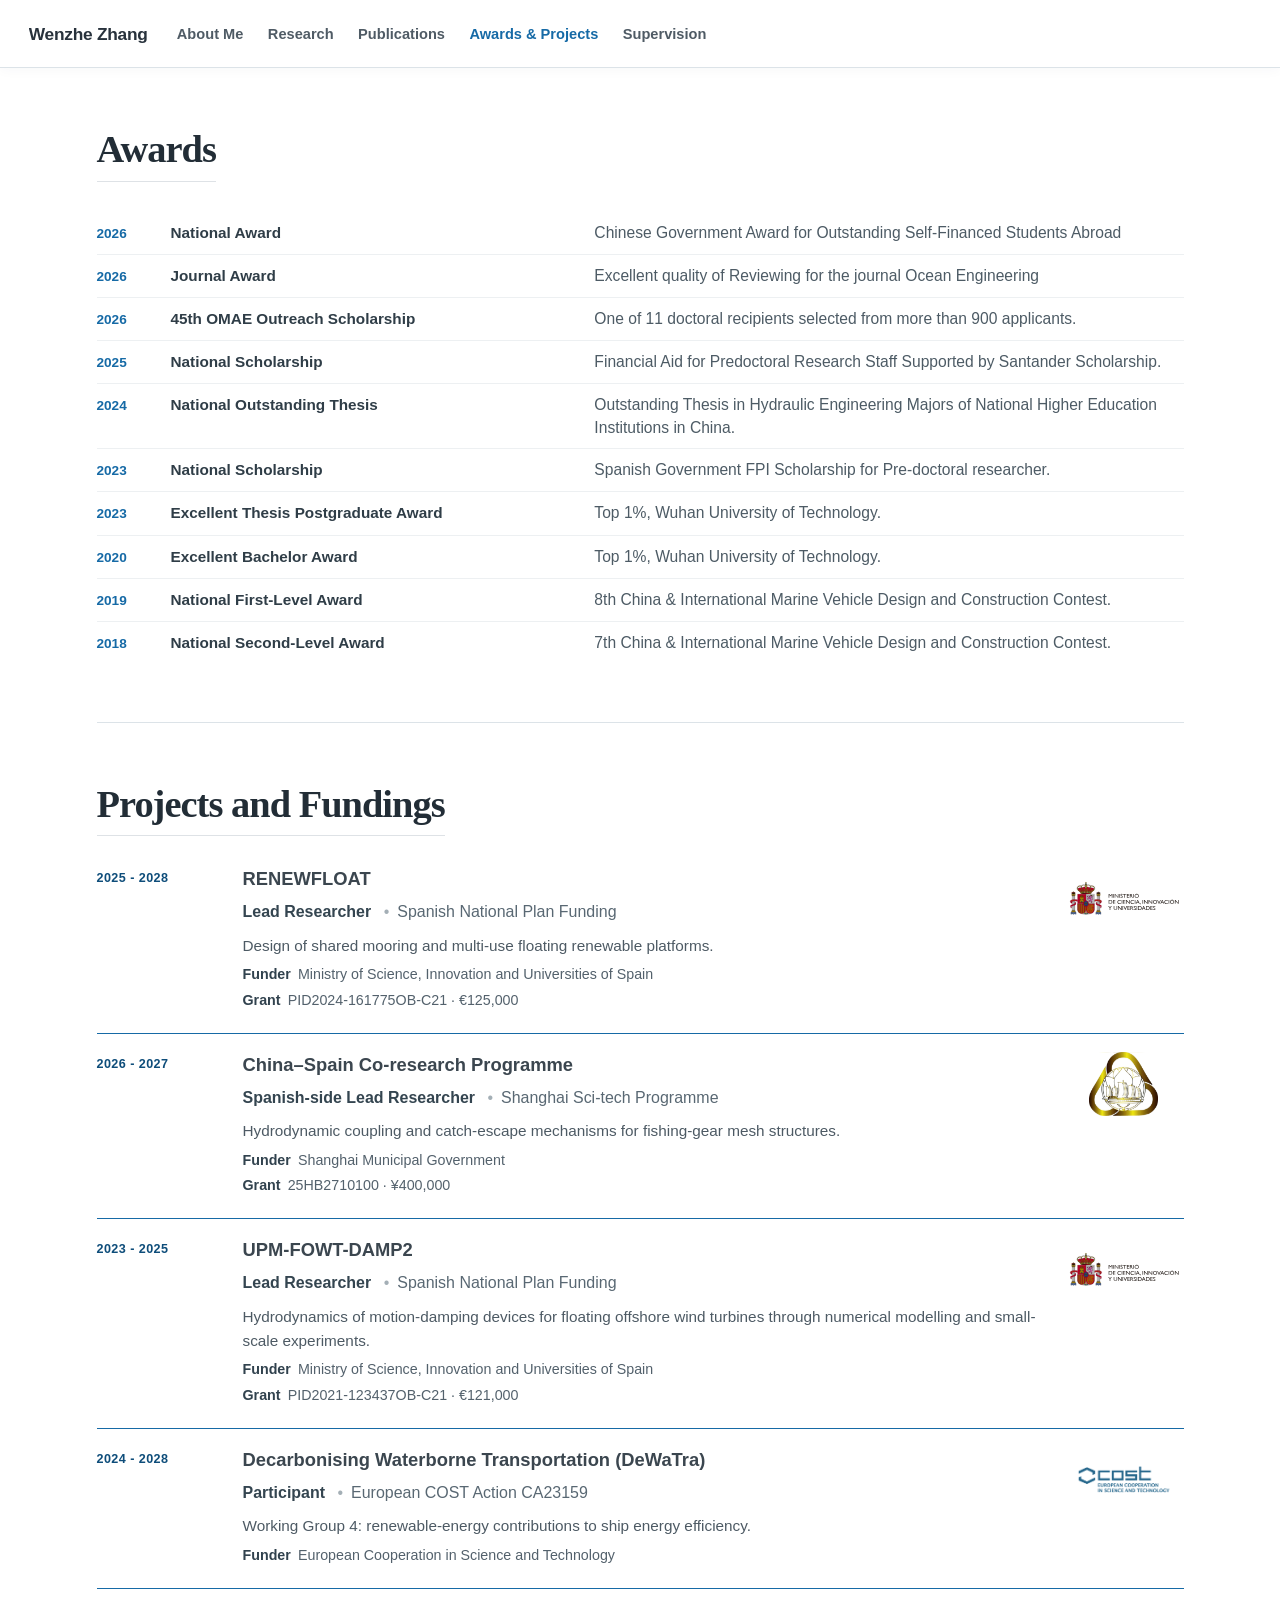
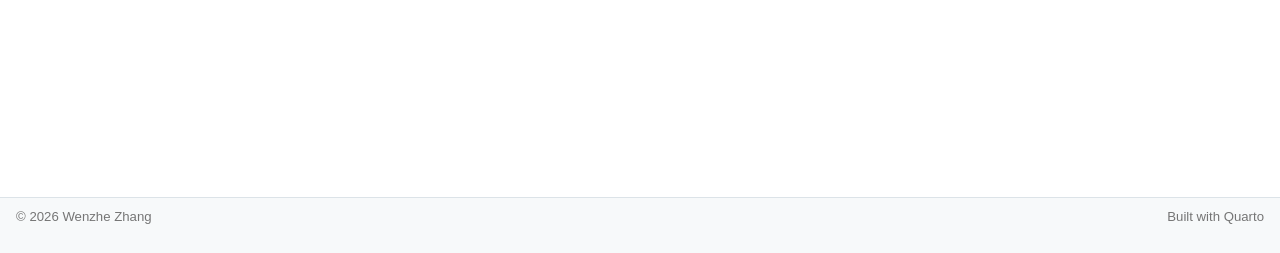
==== commit 4a45bc51: "Built site for gh-pages" ====
--- a/awards-projects.html
+++ b/awards-projects.html
@@ -2,7 +2,7 @@
 <html xmlns="http://www.w3.org/1999/xhtml" lang="en" xml:lang="en"><head>
 
 <meta charset="utf-8">
-<meta name="generator" content="quarto-1.10.18">
+<meta name="generator" content="quarto-1.10.20">
 
 <meta name="viewport" content="width=device-width, initial-scale=1.0, user-scalable=yes">
 
@@ -37,10 +37,10 @@
 <script src="site_libs/quarto-html/popper.min.js"></script>
 <script src="site_libs/quarto-html/tippy.umd.min.js"></script>
 <link href="site_libs/quarto-html/tippy.css" rel="stylesheet">
-<link href="site_libs/quarto-html/quarto-syntax-highlighting-64a204ab8560d761af7679ceaba22944.css" rel="stylesheet" id="quarto-text-highlighting-styles">
+<link href="site_libs/quarto-html/quarto-syntax-highlighting-17888a1159294d3eb470f19f6f52f5a5.css" rel="stylesheet" id="quarto-text-highlighting-styles">
 <script src="site_libs/bootstrap/bootstrap.min.js"></script>
 <link href="site_libs/bootstrap/bootstrap-icons.css" rel="stylesheet">
-<link href="site_libs/bootstrap/bootstrap-55617497126496852ff9f5a59253c640.min.css" rel="stylesheet" append-hash="true" id="quarto-bootstrap" data-mode="light">
+<link href="site_libs/bootstrap/bootstrap-a14d652b86e00f03abd5043129e363d4.min.css" rel="stylesheet" append-hash="true" id="quarto-bootstrap" data-mode="light">
 <script id="quarto-search-options" type="application/json">{
   "language": {
     "search-no-results-text": "No results",
--- a/site_libs/quarto-html/quarto-syntax-highlighting-17888a1159294d3eb470f19f6f52f5a5.css
+++ b/site_libs/quarto-html/quarto-syntax-highlighting-17888a1159294d3eb470f19f6f52f5a5.css
@@ -0,0 +1,236 @@
+/* quarto syntax highlight colors */
+:root {
+  --quarto-hl-ot-color: #003B4F;
+  --quarto-hl-at-color: #657422;
+  --quarto-hl-ss-color: #20794D;
+  --quarto-hl-an-color: #5E5E5E;
+  --quarto-hl-fu-color: #4758AB;
+  --quarto-hl-st-color: #20794D;
+  --quarto-hl-cf-color: #003B4F;
+  --quarto-hl-op-color: #5E5E5E;
+  --quarto-hl-er-color: #AD0000;
+  --quarto-hl-bn-color: #AD0000;
+  --quarto-hl-al-color: #AD0000;
+  --quarto-hl-va-color: #111111;
+  --quarto-hl-bu-color: inherit;
+  --quarto-hl-ex-color: inherit;
+  --quarto-hl-pp-color: #AD0000;
+  --quarto-hl-in-color: #5E5E5E;
+  --quarto-hl-vs-color: #20794D;
+  --quarto-hl-wa-color: #5E5E5E;
+  --quarto-hl-do-color: #5E5E5E;
+  --quarto-hl-im-color: #00769E;
+  --quarto-hl-ch-color: #20794D;
+  --quarto-hl-dt-color: #AD0000;
+  --quarto-hl-fl-color: #AD0000;
+  --quarto-hl-co-color: #5E5E5E;
+  --quarto-hl-cv-color: #5E5E5E;
+  --quarto-hl-cn-color: #8f5902;
+  --quarto-hl-sc-color: #5E5E5E;
+  --quarto-hl-dv-color: #AD0000;
+  --quarto-hl-kw-color: #003B4F;
+}
+
+/* other quarto variables */
+:root {
+  --quarto-font-monospace: SFMono-Regular, Menlo, Monaco, Consolas, "Liberation Mono", "Courier New", monospace;
+}
+
+/* syntax highlight based on Pandoc's rules */
+pre > code.sourceCode > span {
+  color: #003B4F;
+}
+
+code.sourceCode > span {
+  color: #003B4F;
+}
+
+div.sourceCode,
+div.sourceCode pre.sourceCode {
+  color: #003B4F;
+}
+
+/* Normal */
+code span {
+  color: #003B4F;
+}
+
+/* Alert */
+code span.al {
+  color: #AD0000;
+  font-style: inherit;
+}
+
+/* Annotation */
+code span.an {
+  color: #5E5E5E;
+  font-style: inherit;
+}
+
+/* Attribute */
+code span.at {
+  color: #657422;
+  font-style: inherit;
+}
+
+/* BaseN */
+code span.bn {
+  color: #AD0000;
+  font-style: inherit;
+}
+
+/* BuiltIn */
+code span.bu {
+  font-style: inherit;
+}
+
+/* ControlFlow */
+code span.cf {
+  color: #003B4F;
+  font-weight: bold;
+  font-style: inherit;
+}
+
+/* Char */
+code span.ch {
+  color: #20794D;
+  font-style: inherit;
+}
+
+/* Constant */
+code span.cn {
+  color: #8f5902;
+  font-style: inherit;
+}
+
+/* Comment */
+code span.co {
+  color: #5E5E5E;
+  font-style: inherit;
+}
+
+/* CommentVar */
+code span.cv {
+  color: #5E5E5E;
+  font-style: italic;
+}
+
+/* Documentation */
+code span.do {
+  color: #5E5E5E;
+  font-style: italic;
+}
+
+/* DataType */
+code span.dt {
+  color: #AD0000;
+  font-style: inherit;
+}
+
+/* DecVal */
+code span.dv {
+  color: #AD0000;
+  font-style: inherit;
+}
+
+/* Error */
+code span.er {
+  color: #AD0000;
+  font-style: inherit;
+}
+
+/* Extension */
+code span.ex {
+  font-style: inherit;
+}
+
+/* Float */
+code span.fl {
+  color: #AD0000;
+  font-style: inherit;
+}
+
+/* Function */
+code span.fu {
+  color: #4758AB;
+  font-style: inherit;
+}
+
+/* Import */
+code span.im {
+  color: #00769E;
+  font-style: inherit;
+}
+
+/* Information */
+code span.in {
+  color: #5E5E5E;
+  font-style: inherit;
+}
+
+/* Keyword */
+code span.kw {
+  color: #003B4F;
+  font-weight: bold;
+  font-style: inherit;
+}
+
+/* Operator */
+code span.op {
+  color: #5E5E5E;
+  font-style: inherit;
+}
+
+/* Other */
+code span.ot {
+  color: #003B4F;
+  font-style: inherit;
+}
+
+/* Preprocessor */
+code span.pp {
+  color: #AD0000;
+  font-style: inherit;
+}
+
+/* SpecialChar */
+code span.sc {
+  color: #5E5E5E;
+  font-style: inherit;
+}
+
+/* SpecialString */
+code span.ss {
+  color: #20794D;
+  font-style: inherit;
+}
+
+/* String */
+code span.st {
+  color: #20794D;
+  font-style: inherit;
+}
+
+/* Variable */
+code span.va {
+  color: #111111;
+  font-style: inherit;
+}
+
+/* VerbatimString */
+code span.vs {
+  color: #20794D;
+  font-style: inherit;
+}
+
+/* Warning */
+code span.wa {
+  color: #5E5E5E;
+  font-style: italic;
+}
+
+.prevent-inlining {
+  content: "</";
+}
+
+/*# sourceMappingURL=fadfc755eec066e9e3d699cf819c3e33.css.map */
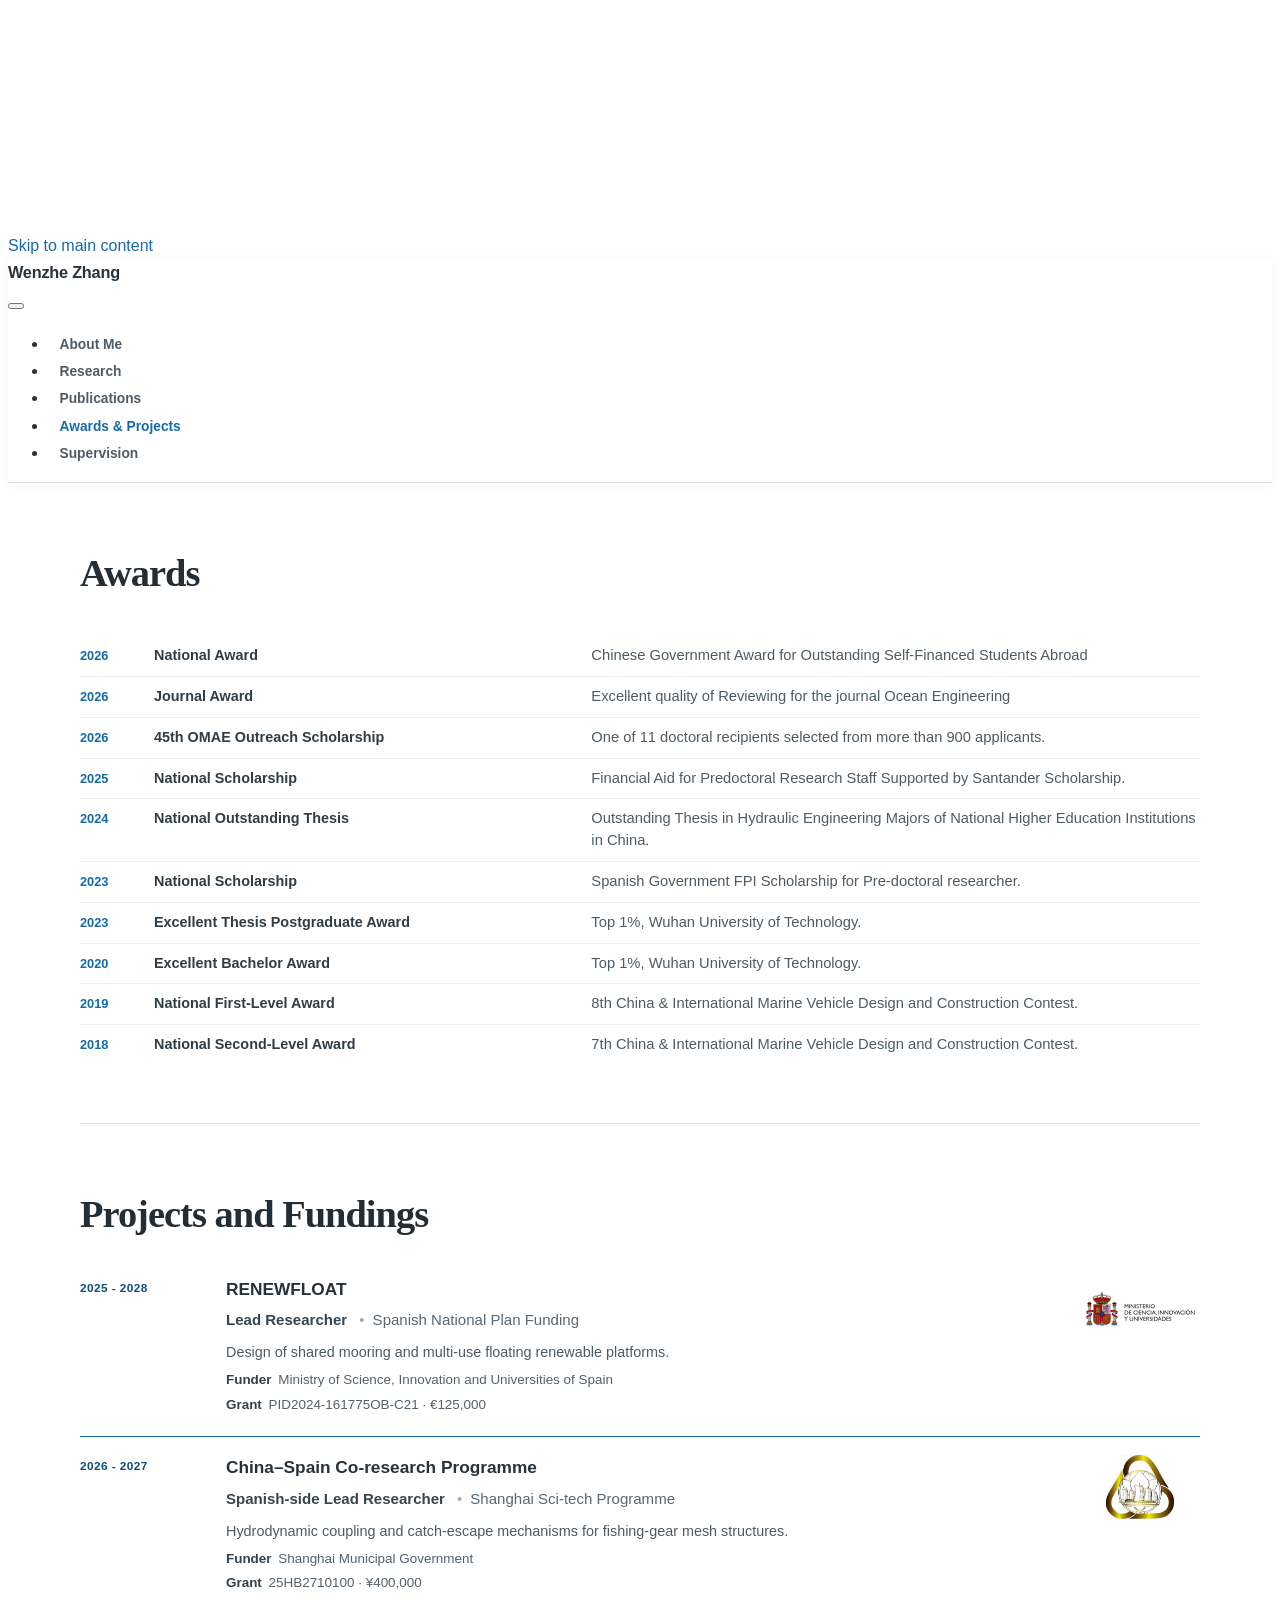
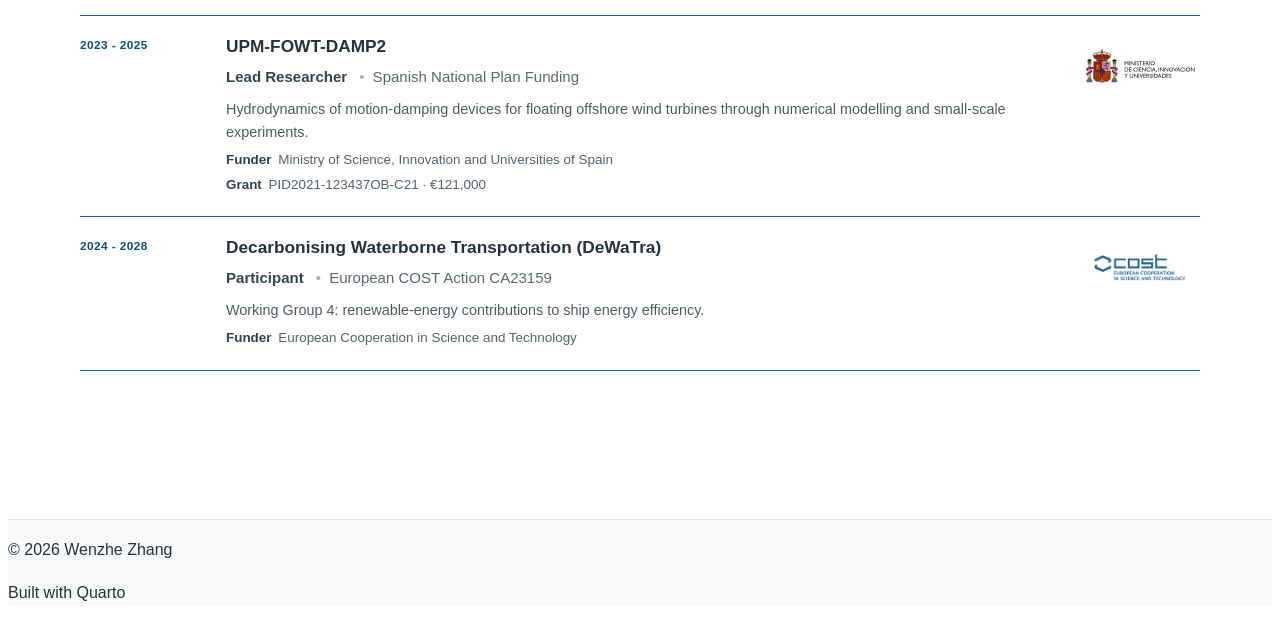
==== commit 3ca0c732: "Built site for gh-pages" ====
--- a/awards-projects.html
+++ b/awards-projects.html
@@ -2,7 +2,7 @@
 <html xmlns="http://www.w3.org/1999/xhtml" lang="en" xml:lang="en"><head>
 
 <meta charset="utf-8">
-<meta name="generator" content="quarto-1.10.20">
+<meta name="generator" content="quarto-1.11.9">
 
 <meta name="viewport" content="width=device-width, initial-scale=1.0, user-scalable=yes">
 
@@ -34,13 +34,14 @@
 <script src="site_libs/clipboard/clipboard.min.js"></script>
 <script src="site_libs/quarto-html/quarto.js" type="module"></script>
 <script src="site_libs/quarto-html/tabsets/tabsets.js" type="module"></script>
+<script src="site_libs/quarto-html/scrollable-regions/scrollable-regions.js" type="module"></script>
 <script src="site_libs/quarto-html/popper.min.js"></script>
 <script src="site_libs/quarto-html/tippy.umd.min.js"></script>
 <link href="site_libs/quarto-html/tippy.css" rel="stylesheet">
-<link href="site_libs/quarto-html/quarto-syntax-highlighting-17888a1159294d3eb470f19f6f52f5a5.css" rel="stylesheet" id="quarto-text-highlighting-styles">
+<link href="site_libs/quarto-html/quarto-syntax-highlighting-63b5708e65d6cd79cd7618c58d0c21e7.css" rel="stylesheet" id="quarto-text-highlighting-styles">
 <script src="site_libs/bootstrap/bootstrap.min.js"></script>
 <link href="site_libs/bootstrap/bootstrap-icons.css" rel="stylesheet">
-<link href="site_libs/bootstrap/bootstrap-a14d652b86e00f03abd5043129e363d4.min.css" rel="stylesheet" append-hash="true" id="quarto-bootstrap" data-mode="light">
+<link href="site_libs/bootstrap/bootstrap-b0bacdaee50ff9abb97ae013f25660d1.min.css" rel="stylesheet" append-hash="true" id="quarto-bootstrap" data-mode="light">
 <script id="quarto-search-options" type="application/json">{
   "language": {
     "search-no-results-text": "No results",
@@ -62,18 +63,18 @@
 <link rel="stylesheet" href="styles.css">
 </head>
 
-<body class="nav-fixed quarto-light">
+<body class="nav-fixed quarto-light"><a id="quarto-skip-link" class="visually-hidden-focusable" href="#quarto-document-content">Skip to main content</a>
 
 <div id="quarto-search-results"></div>
   <header id="quarto-header" class="headroom fixed-top">
-    <nav class="navbar navbar-expand-lg " data-bs-theme="dark">
+    <nav class="navbar navbar-expand-lg " data-bs-theme="dark" aria-label="Site">
       <div class="navbar-container container-fluid">
       <div class="navbar-brand-container mx-auto">
     <a class="navbar-brand" href="./index.html">
     <span class="navbar-title">Wenzhe Zhang</span>
     </a>
   </div>
-          <button class="navbar-toggler" type="button" data-bs-toggle="collapse" data-bs-target="#navbarCollapse" aria-controls="navbarCollapse" role="menu" aria-expanded="false" aria-label="Toggle navigation" onclick="if (window.quartoToggleHeadroom) { window.quartoToggleHeadroom(); }">
+          <button class="navbar-toggler" type="button" data-bs-toggle="collapse" data-bs-target="#navbarCollapse" aria-controls="navbarCollapse" aria-expanded="false" aria-label="Toggle navigation" onclick="if (window.quartoToggleHeadroom) { window.quartoToggleHeadroom(); }">
   <span class="navbar-toggler-icon"></span>
 </button>
           <div class="collapse navbar-collapse" id="navbarCollapse">
@@ -111,7 +112,7 @@
 <!-- margin-sidebar -->
     
 <!-- main -->
-<main class="content column-page" id="quarto-document-content"><header id="title-block-header" class="quarto-title-block"></header>
+<main class="content column-page" id="quarto-document-content" tabindex="-1"><header id="title-block-header" class="quarto-title-block"></header>
 
 
 
@@ -310,7 +311,8 @@
           return filterRegex.test(href) || localhostRegex.test(href) || mailtoRegex.test(href);
       }
       // Inspect non-navigation links and adorn them if external
-     var links = window.document.querySelectorAll('a[href]:not(.nav-link):not(.navbar-brand):not(.toc-action):not(.sidebar-link):not(.sidebar-item-toggle):not(.pagination-link):not(.no-external):not([aria-hidden]):not(.dropdown-item):not(.quarto-navigation-tool):not(.about-link)');
+      window.quartoDecorateExternalLinks = function (root) {
+     var links = (root || window.document).querySelectorAll('a[href]:not(.nav-link):not(.navbar-brand):not(.toc-action):not(.sidebar-link):not(.sidebar-item-toggle):not(.pagination-link):not(.no-external):not([aria-hidden]):not(.dropdown-item):not(.quarto-navigation-tool):not(.about-link)');
       for (var i=0; i<links.length; i++) {
         const link = links[i];
         if (!isInternal(link.href)) {
@@ -319,8 +321,69 @@
           if (link.dataset.originalHref !== undefined) {
             link.href = link.dataset.originalHref;
           }
-        }
-      }
+          if (!link.classList.contains('no-external-icon')) {
+          }
+        }
+      }
+      };
+      window.quartoDecorateExternalLinks(window.document);
+    // Esc closes the popup (WCAG 1.4.13) and focus leaving both trigger and
+    // popup closes it (WCAG 2.4.11); tippy handles neither for interactive popups.
+    const hideOnEscAndFocusOut = {
+      name: 'hideOnEscAndFocusOut',
+      defaultValue: true,
+      fn(instance) {
+        const dismiss = () => {
+          // A show scheduled by the trigger delay would otherwise reopen it
+          instance.clearDelayTimeouts();
+          instance.hide();
+        };
+        const onKeyDown = (event) => {
+          if (event.key !== 'Escape') {
+            return;
+          }
+          // Keep Esc from also reaching page handlers (e.g. reveal.js overview),
+          // except an open reveal.js slide menu, which Esc should close too.
+          // The menu handles keys only when its keyboard option is on.
+          const menuHandlesEsc = window.Reveal?.getPlugin?.('menu')?.isOpen() &&
+            window.Reveal.getConfig().menu?.keyboard !== false;
+          if (!menuHandlesEsc) {
+            event.stopPropagation();
+          }
+          if (instance.popper.contains(window.document.activeElement)) {
+            // Disabled while refocusing so the focus trigger does not reopen it
+            instance.disable();
+            instance.reference.focus();
+            instance.enable();
+          }
+          dismiss();
+        };
+        const onFocusOut = (event) => {
+          const target = event.relatedTarget;
+          if (target && !instance.reference.contains(target) &&
+              !instance.popper.contains(target)) {
+            dismiss();
+          }
+        };
+        // On the trigger too: a click trigger (code-annotations: select) has no
+        // blur handling. Attached for the instance's lifetime so leaving the
+        // trigger also cancels a show still pending on the trigger delay.
+        instance.reference.addEventListener('focusout', onFocusOut);
+        return {
+          onShow() {
+            window.document.addEventListener('keydown', onKeyDown, true);
+            instance.popper.addEventListener('focusout', onFocusOut);
+          },
+          onHide() {
+            window.document.removeEventListener('keydown', onKeyDown, true);
+            instance.popper.removeEventListener('focusout', onFocusOut);
+          },
+          onDestroy() {
+            instance.reference.removeEventListener('focusout', onFocusOut);
+          },
+        };
+      },
+    };
     function tippyHover(el, contentFn, onTriggerFn, onUntriggerFn) {
       const config = {
         allowHTML: true,
@@ -334,6 +397,7 @@
         interactiveBorder: 10,
         theme: 'quarto',
         placement: 'bottom-start',
+        plugins: [hideOnEscAndFocusOut],
       };
       if (contentFn) {
         config.content = contentFn;
@@ -496,44 +560,54 @@
           const lineIds = lines.map((line) => {
             return targetCell + "-" + line;
           })
-          let top = null;
-          let height = null;
-          let parent = null;
+          // Each band is positioned against its own containing block, which is
+          // not the offsetParent of the lines, so place it from client rects.
+          const placeBand = (band, firstEl, lastEl, codeBlock) => {
+            const container = band.offsetParent;
+            if (container === null) {
+              return;
+            }
+            const containerRect = container.getBoundingClientRect();
+            // Reveal.js scales slides with a transform, so convert client
+            // pixels back to the CSS pixels of the container.
+            const scale = containerRect.height / container.offsetHeight || 1;
+            const firstRect = firstEl.getBoundingClientRect();
+            const lastRect = lastEl.getBoundingClientRect();
+            const top = (firstRect.top - containerRect.top) / scale - container.clientTop + container.scrollTop;
+            const height = (lastRect.bottom - firstRect.top) / scale;
+            band.style.top = top - 2 + "px";
+            band.style.height = height + 4 + "px";
+            if (codeBlock) {
+              // Without the copy button wrapper, the containing block is wider
+              // than the code block, so span the code block explicitly.
+              const blockRect = codeBlock.getBoundingClientRect();
+              band.style.left = (blockRect.left - containerRect.left) / scale - container.clientLeft + container.scrollLeft + "px";
+              band.style.width = blockRect.width / scale + "px";
+            }
+          };
           if (lineIds.length > 0) {
-              //compute the position of the single el (top and bottom and make a div)
-              const el = window.document.getElementById(lineIds[0]);
-              top = el.offsetTop;
-              height = el.offsetHeight;
-              parent = el.parentElement.parentElement;
-            if (lineIds.length > 1) {
-              const lastEl = window.document.getElementById(lineIds[lineIds.length - 1]);
-              const bottom = lastEl.offsetTop + lastEl.offsetHeight;
-              height = bottom - top;
-            }
-            if (top !== null && height !== null && parent !== null) {
-              // cook up a div (if necessary) and position it 
-              let div = window.document.getElementById("code-annotation-line-highlight");
-              if (div === null) {
-                div = window.document.createElement("div");
-                div.setAttribute("id", "code-annotation-line-highlight");
-                div.style.position = 'absolute';
-                parent.appendChild(div);
-              }
-              div.style.top = top - 2 + "px";
-              div.style.height = height + 4 + "px";
-              div.style.left = 0;
-              let gutterDiv = window.document.getElementById("code-annotation-line-highlight-gutter");
-              if (gutterDiv === null) {
-                gutterDiv = window.document.createElement("div");
-                gutterDiv.setAttribute("id", "code-annotation-line-highlight-gutter");
-                gutterDiv.style.position = 'absolute';
-                const codeCell = window.document.getElementById(targetCell);
-                const gutter = codeCell.querySelector('.code-annotation-gutter');
-                gutter.appendChild(gutterDiv);
-              }
-              gutterDiv.style.top = top - 2 + "px";
-              gutterDiv.style.height = height + 4 + "px";
-            }
+            const el = window.document.getElementById(lineIds[0]);
+            const lastEl = window.document.getElementById(lineIds[lineIds.length - 1]);
+            const parent = el.parentElement.parentElement;
+            // cook up a div (if necessary) and position it
+            let div = window.document.getElementById("code-annotation-line-highlight");
+            if (div === null) {
+              div = window.document.createElement("div");
+              div.setAttribute("id", "code-annotation-line-highlight");
+              div.style.position = 'absolute';
+              parent.appendChild(div);
+            }
+            placeBand(div, el, lastEl, parent.closest("div.sourceCode") || parent);
+            let gutterDiv = window.document.getElementById("code-annotation-line-highlight-gutter");
+            if (gutterDiv === null) {
+              gutterDiv = window.document.createElement("div");
+              gutterDiv.setAttribute("id", "code-annotation-line-highlight-gutter");
+              gutterDiv.style.position = 'absolute';
+              const codeCell = window.document.getElementById(targetCell);
+              const gutter = codeCell.querySelector('.code-annotation-gutter');
+              gutter.appendChild(gutterDiv);
+            }
+            placeBand(gutterDiv, el, lastEl);
             selectedAnnoteEl = annoteEl;
           }
         };
@@ -631,6 +705,9 @@
       }
     }
   });
+  </script>
+  <script type="application/javascript">
+  window.quartoScrollableRegionsLabels = {"code":"Scrollable code","output":"Scrollable output"};
   </script>
 </div> <!-- /content -->
 <footer class="footer">
--- a/site_libs/quarto-html/quarto-syntax-highlighting-63b5708e65d6cd79cd7618c58d0c21e7.css
+++ b/site_libs/quarto-html/quarto-syntax-highlighting-63b5708e65d6cd79cd7618c58d0c21e7.css
@@ -0,0 +1,236 @@
+/* quarto syntax highlight colors */
+:root {
+  --quarto-hl-ot-color: #003B4F;
+  --quarto-hl-at-color: #657422;
+  --quarto-hl-ss-color: #20794D;
+  --quarto-hl-an-color: #5E5E5E;
+  --quarto-hl-fu-color: #4758AB;
+  --quarto-hl-st-color: #20794D;
+  --quarto-hl-cf-color: #003B4F;
+  --quarto-hl-op-color: #5E5E5E;
+  --quarto-hl-er-color: #AD0000;
+  --quarto-hl-bn-color: #AD0000;
+  --quarto-hl-al-color: #AD0000;
+  --quarto-hl-va-color: #111111;
+  --quarto-hl-bu-color: inherit;
+  --quarto-hl-ex-color: inherit;
+  --quarto-hl-pp-color: #AD0000;
+  --quarto-hl-in-color: #5E5E5E;
+  --quarto-hl-vs-color: #20794D;
+  --quarto-hl-wa-color: #5E5E5E;
+  --quarto-hl-do-color: #5E5E5E;
+  --quarto-hl-im-color: #00769E;
+  --quarto-hl-ch-color: #20794D;
+  --quarto-hl-dt-color: #AD0000;
+  --quarto-hl-fl-color: #AD0000;
+  --quarto-hl-co-color: #5E5E5E;
+  --quarto-hl-cv-color: #5E5E5E;
+  --quarto-hl-cn-color: #8f5902;
+  --quarto-hl-sc-color: #5E5E5E;
+  --quarto-hl-dv-color: #AD0000;
+  --quarto-hl-kw-color: #003B4F;
+}
+
+/* other quarto variables */
+:root {
+  --quarto-font-monospace: SFMono-Regular, Menlo, Monaco, Consolas, "Liberation Mono", "Courier New", monospace;
+}
+
+/* syntax highlight based on Pandoc's rules */
+pre > code.sourceCode > span {
+  color: #003B4F;
+}
+
+code.sourceCode > span {
+  color: #003B4F;
+}
+
+div.sourceCode,
+div.sourceCode pre.sourceCode {
+  color: #003B4F;
+}
+
+/* Normal */
+code span {
+  color: #003B4F;
+}
+
+/* Alert */
+code span.al {
+  color: #AD0000;
+  font-style: inherit;
+}
+
+/* Annotation */
+code span.an {
+  color: #5E5E5E;
+  font-style: inherit;
+}
+
+/* Attribute */
+code span.at {
+  color: #657422;
+  font-style: inherit;
+}
+
+/* BaseN */
+code span.bn {
+  color: #AD0000;
+  font-style: inherit;
+}
+
+/* BuiltIn */
+code span.bu {
+  font-style: inherit;
+}
+
+/* ControlFlow */
+code span.cf {
+  color: #003B4F;
+  font-weight: bold;
+  font-style: inherit;
+}
+
+/* Char */
+code span.ch {
+  color: #20794D;
+  font-style: inherit;
+}
+
+/* Constant */
+code span.cn {
+  color: #8f5902;
+  font-style: inherit;
+}
+
+/* Comment */
+code span.co {
+  color: #5E5E5E;
+  font-style: inherit;
+}
+
+/* CommentVar */
+code span.cv {
+  color: #5E5E5E;
+  font-style: italic;
+}
+
+/* Documentation */
+code span.do {
+  color: #5E5E5E;
+  font-style: italic;
+}
+
+/* DataType */
+code span.dt {
+  color: #AD0000;
+  font-style: inherit;
+}
+
+/* DecVal */
+code span.dv {
+  color: #AD0000;
+  font-style: inherit;
+}
+
+/* Error */
+code span.er {
+  color: #AD0000;
+  font-style: inherit;
+}
+
+/* Extension */
+code span.ex {
+  font-style: inherit;
+}
+
+/* Float */
+code span.fl {
+  color: #AD0000;
+  font-style: inherit;
+}
+
+/* Function */
+code span.fu {
+  color: #4758AB;
+  font-style: inherit;
+}
+
+/* Import */
+code span.im {
+  color: #00769E;
+  font-style: inherit;
+}
+
+/* Information */
+code span.in {
+  color: #5E5E5E;
+  font-style: inherit;
+}
+
+/* Keyword */
+code span.kw {
+  color: #003B4F;
+  font-weight: bold;
+  font-style: inherit;
+}
+
+/* Operator */
+code span.op {
+  color: #5E5E5E;
+  font-style: inherit;
+}
+
+/* Other */
+code span.ot {
+  color: #003B4F;
+  font-style: inherit;
+}
+
+/* Preprocessor */
+code span.pp {
+  color: #AD0000;
+  font-style: inherit;
+}
+
+/* SpecialChar */
+code span.sc {
+  color: #5E5E5E;
+  font-style: inherit;
+}
+
+/* SpecialString */
+code span.ss {
+  color: #20794D;
+  font-style: inherit;
+}
+
+/* String */
+code span.st {
+  color: #20794D;
+  font-style: inherit;
+}
+
+/* Variable */
+code span.va {
+  color: #111111;
+  font-style: inherit;
+}
+
+/* VerbatimString */
+code span.vs {
+  color: #20794D;
+  font-style: inherit;
+}
+
+/* Warning */
+code span.wa {
+  color: #5E5E5E;
+  font-style: italic;
+}
+
+.prevent-inlining {
+  content: "</";
+}
+
+/*# sourceMappingURL=054cc16b9e9817627be6994582d2ffb5.css.map */
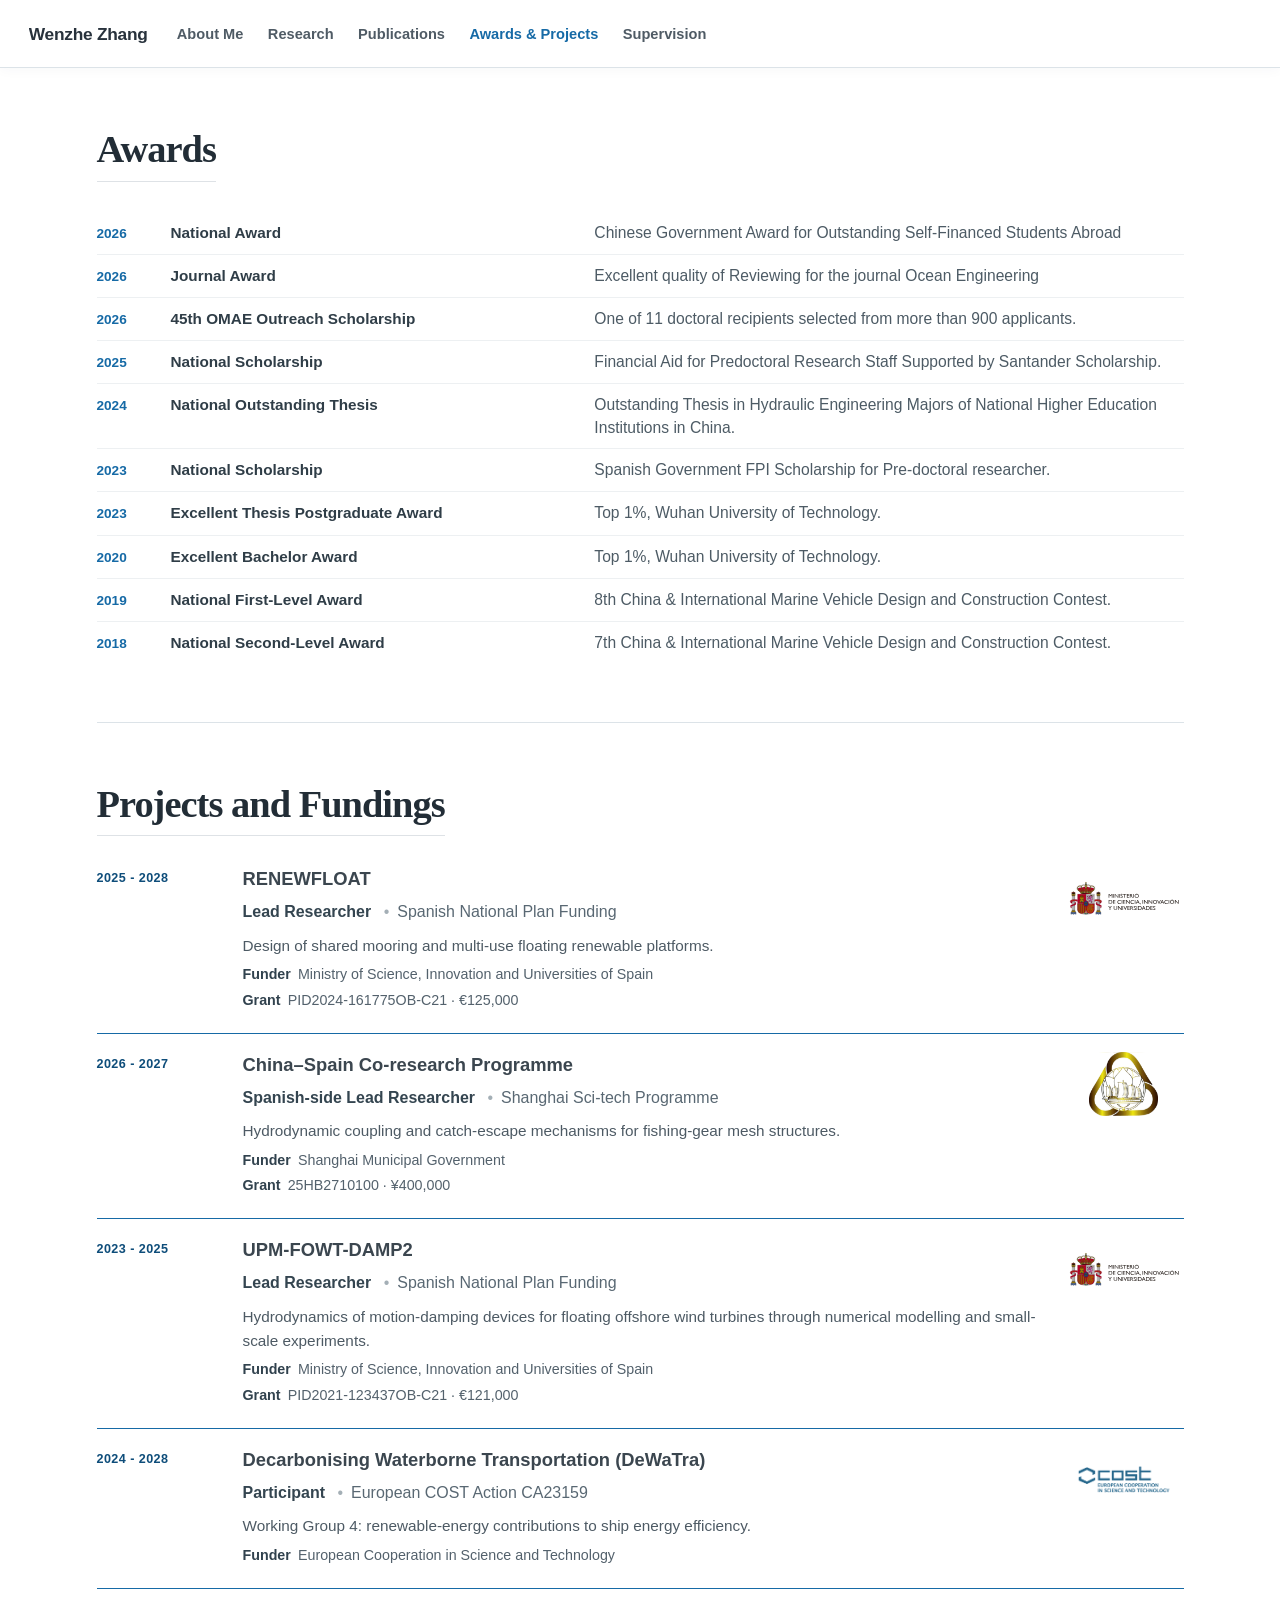
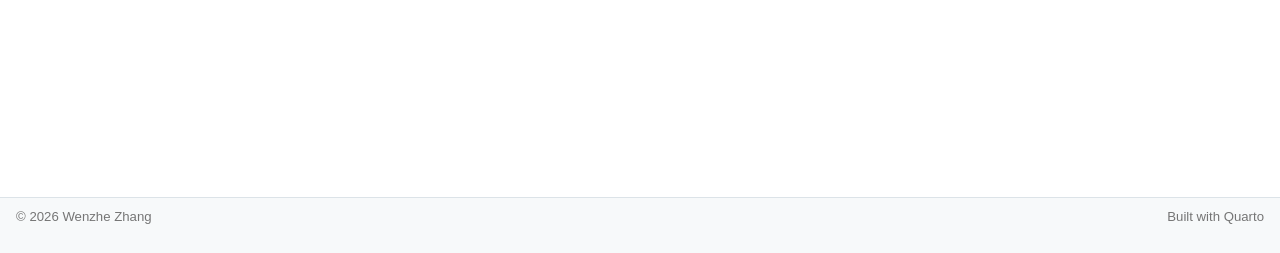
==== commit e02a67d7: "Built site for gh-pages" ====
--- a/awards-projects.html
+++ b/awards-projects.html
@@ -41,7 +41,7 @@
 <link href="site_libs/quarto-html/quarto-syntax-highlighting-63b5708e65d6cd79cd7618c58d0c21e7.css" rel="stylesheet" id="quarto-text-highlighting-styles">
 <script src="site_libs/bootstrap/bootstrap.min.js"></script>
 <link href="site_libs/bootstrap/bootstrap-icons.css" rel="stylesheet">
-<link href="site_libs/bootstrap/bootstrap-b0bacdaee50ff9abb97ae013f25660d1.min.css" rel="stylesheet" append-hash="true" id="quarto-bootstrap" data-mode="light">
+<link href="site_libs/bootstrap/bootstrap-f35a81a4717690815b2013502477d714.min.css" rel="stylesheet" append-hash="true" id="quarto-bootstrap" data-mode="light">
 <script id="quarto-search-options" type="application/json">{
   "language": {
     "search-no-results-text": "No results",
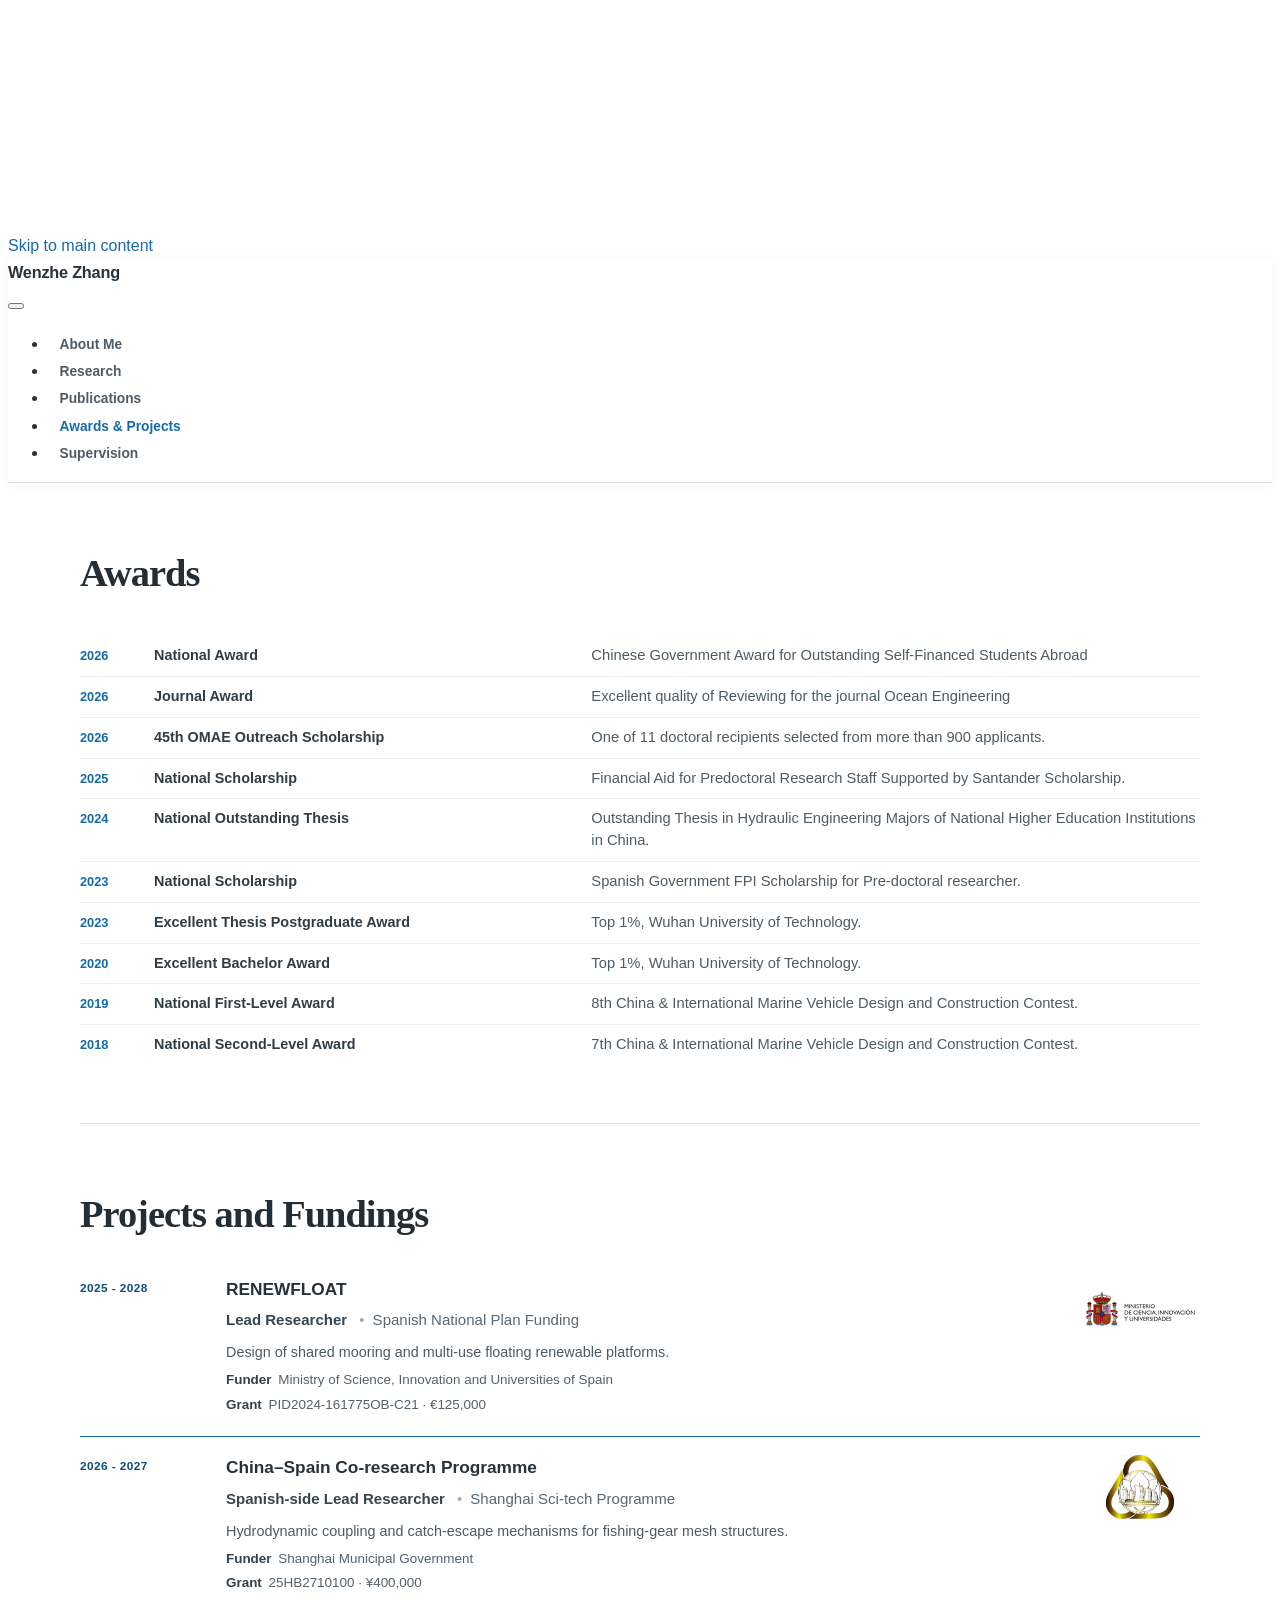
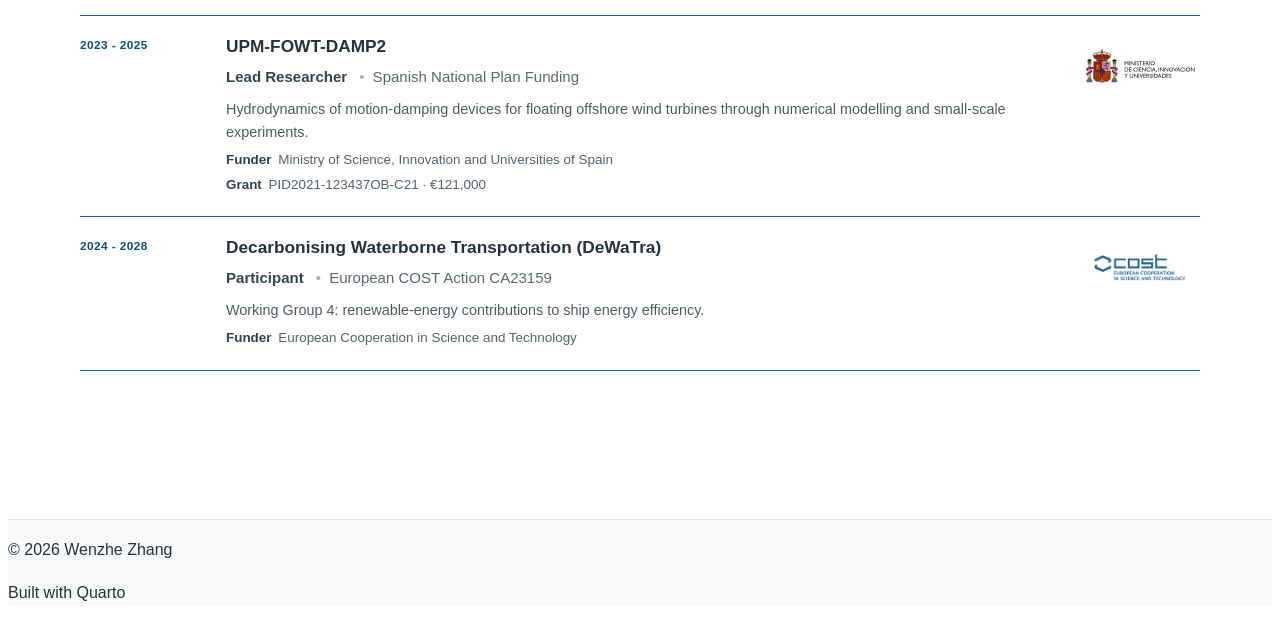
==== commit 5d6b0954: "Built site for gh-pages" ====
--- a/awards-projects.html
+++ b/awards-projects.html
@@ -41,7 +41,7 @@
 <link href="site_libs/quarto-html/quarto-syntax-highlighting-63b5708e65d6cd79cd7618c58d0c21e7.css" rel="stylesheet" id="quarto-text-highlighting-styles">
 <script src="site_libs/bootstrap/bootstrap.min.js"></script>
 <link href="site_libs/bootstrap/bootstrap-icons.css" rel="stylesheet">
-<link href="site_libs/bootstrap/bootstrap-f35a81a4717690815b2013502477d714.min.css" rel="stylesheet" append-hash="true" id="quarto-bootstrap" data-mode="light">
+<link href="site_libs/bootstrap/bootstrap-8d3ad9c781c51ccd60b292c95058b2c2.min.css" rel="stylesheet" append-hash="true" id="quarto-bootstrap" data-mode="light">
 <script id="quarto-search-options" type="application/json">{
   "language": {
     "search-no-results-text": "No results",
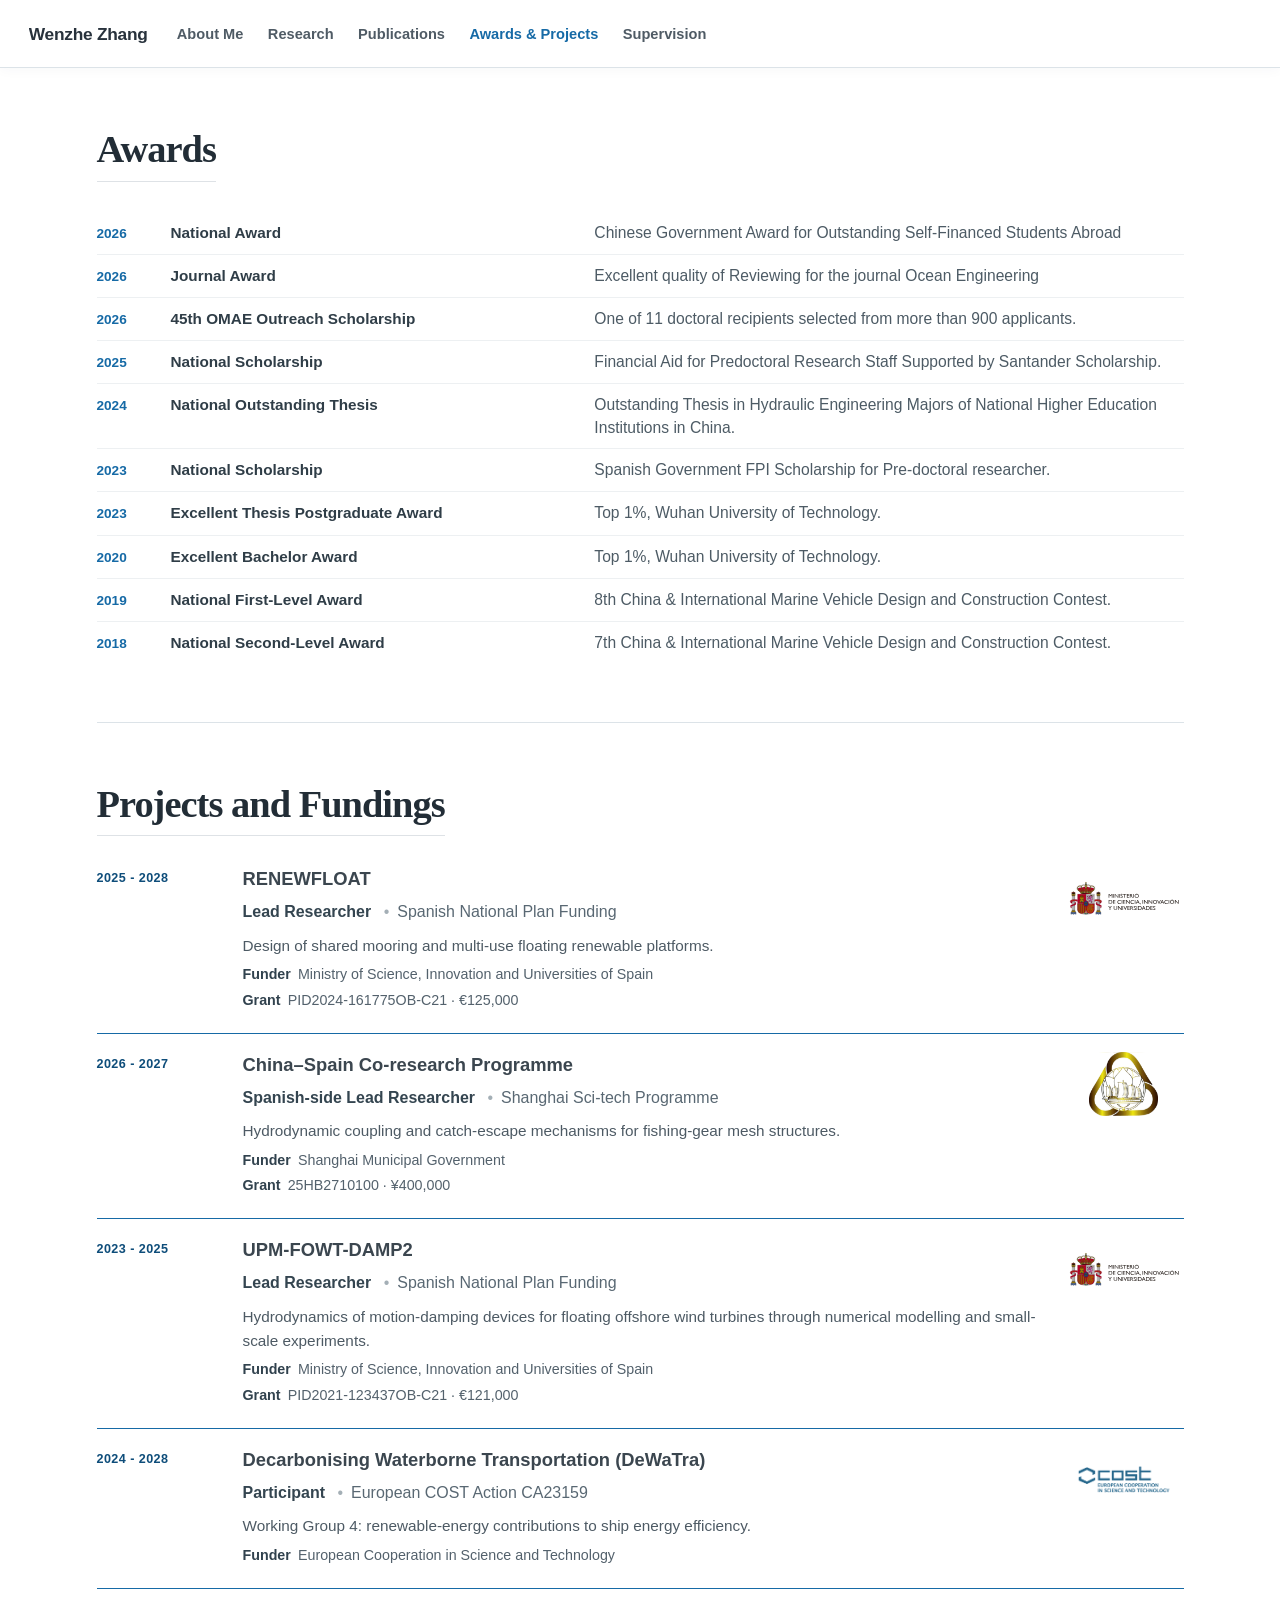
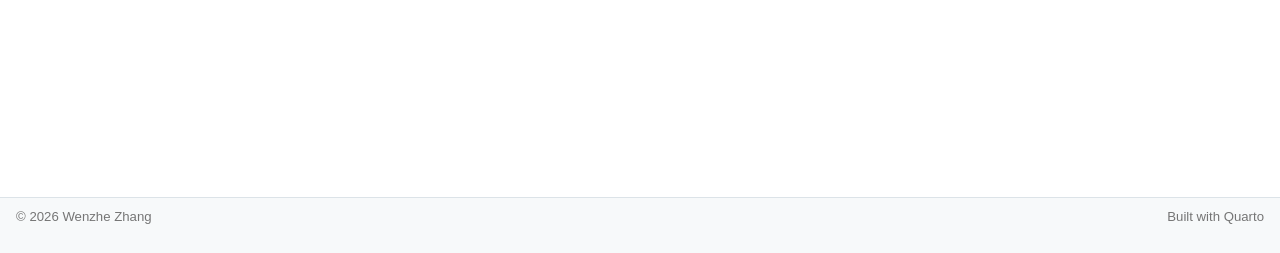
==== commit 6b3f7dd6: "Built site for gh-pages" ====
--- a/awards-projects.html
+++ b/awards-projects.html
@@ -41,7 +41,7 @@
 <link href="site_libs/quarto-html/quarto-syntax-highlighting-63b5708e65d6cd79cd7618c58d0c21e7.css" rel="stylesheet" id="quarto-text-highlighting-styles">
 <script src="site_libs/bootstrap/bootstrap.min.js"></script>
 <link href="site_libs/bootstrap/bootstrap-icons.css" rel="stylesheet">
-<link href="site_libs/bootstrap/bootstrap-8d3ad9c781c51ccd60b292c95058b2c2.min.css" rel="stylesheet" append-hash="true" id="quarto-bootstrap" data-mode="light">
+<link href="site_libs/bootstrap/bootstrap-cb61c712ca1a7fe70a83faed8e4da2d7.min.css" rel="stylesheet" append-hash="true" id="quarto-bootstrap" data-mode="light">
 <script id="quarto-search-options" type="application/json">{
   "language": {
     "search-no-results-text": "No results",
